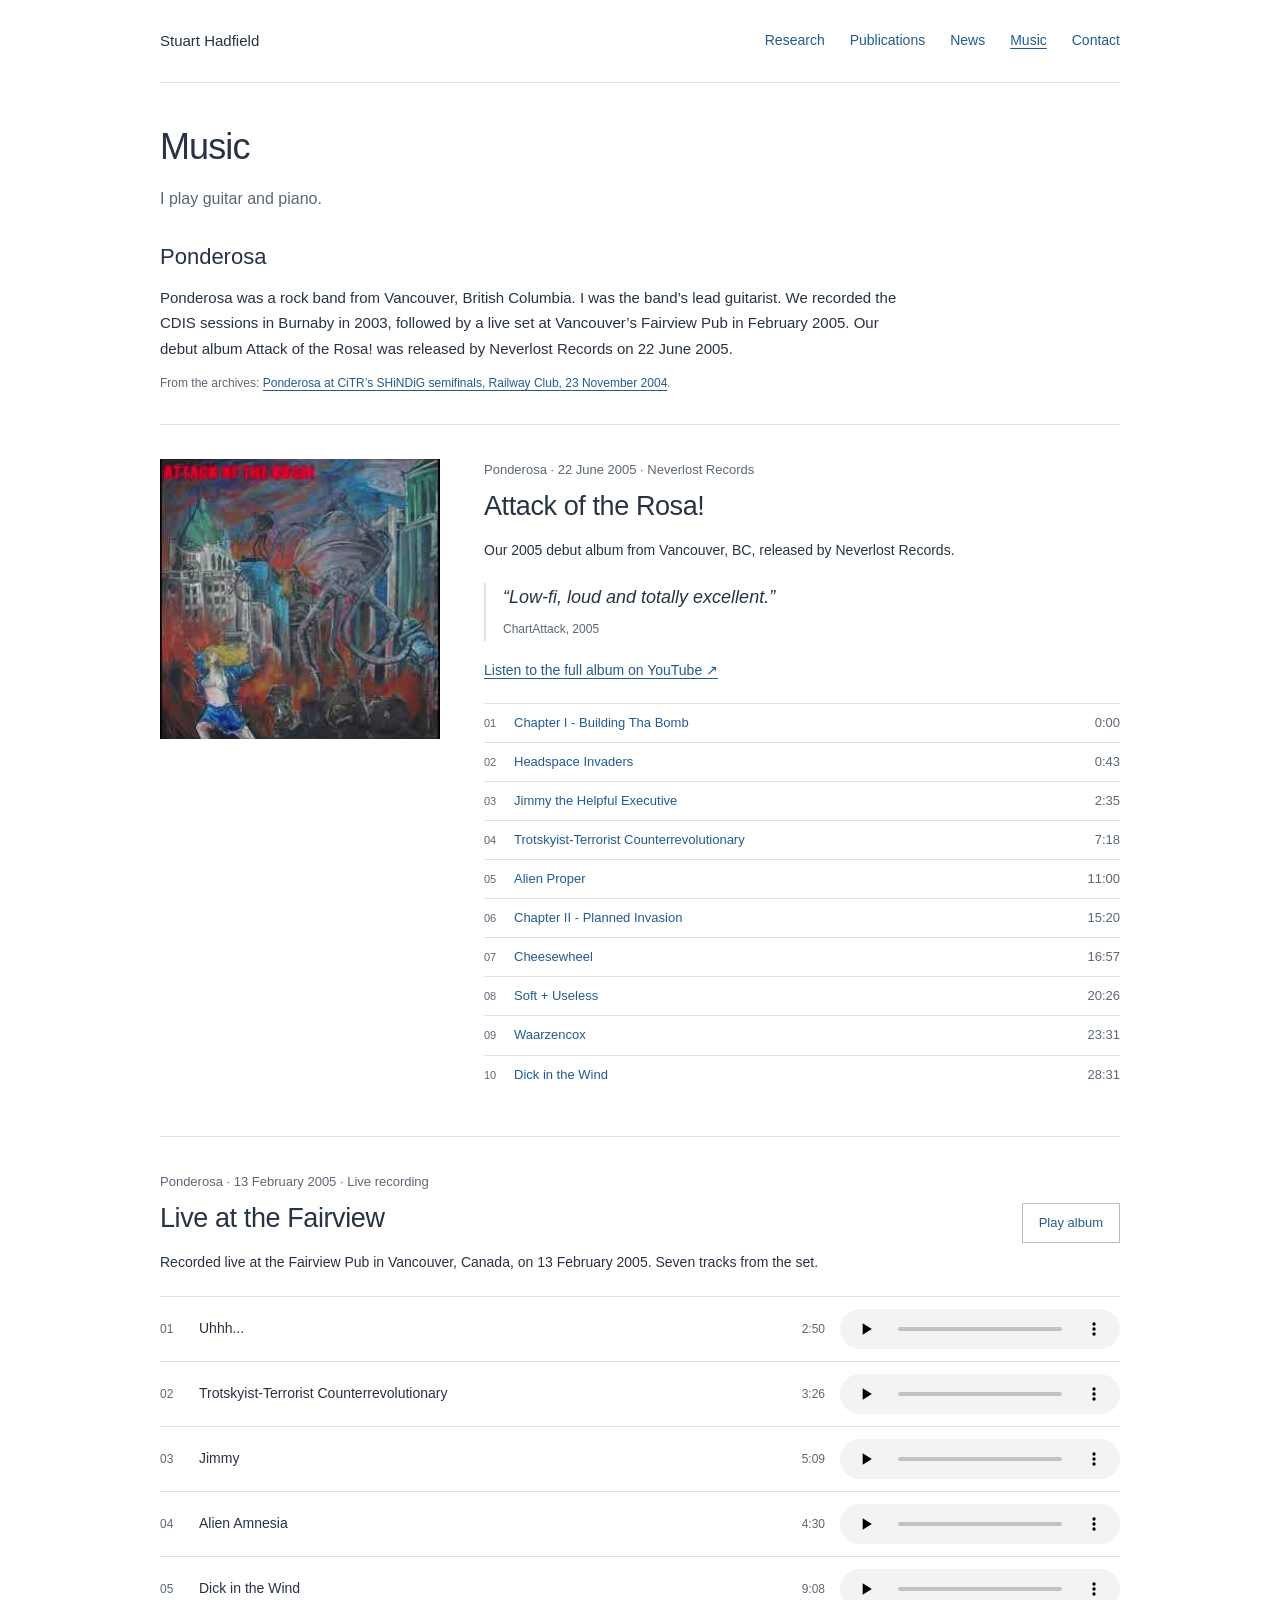
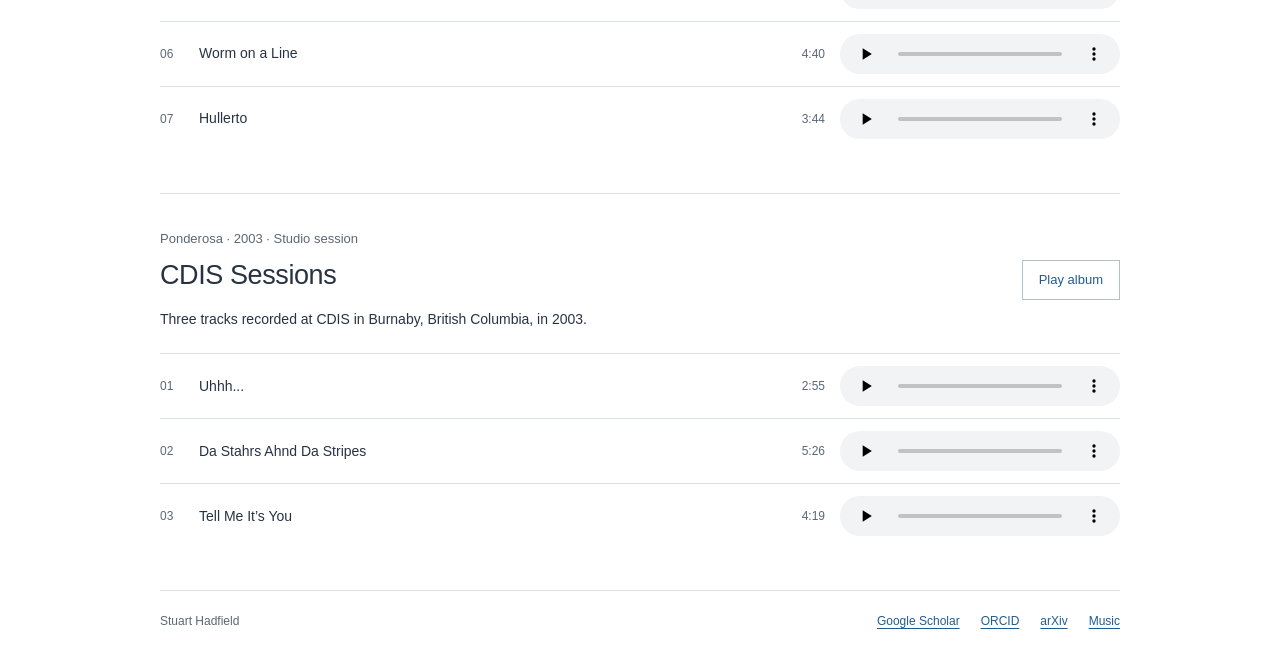
==== music/index.html @ ad5524b1 "Tighten the Rosa description and identify it as the debut album" ====
<!doctype html>
<html lang="en">
<head>
  <meta charset="utf-8">
  <meta name="viewport" content="width=device-width, initial-scale=1">
  <title>Music | Stuart Hadfield</title>
  <meta name="description" content="Stuart Hadfield plays guitar and piano and was the lead guitarist in Ponderosa. Listen to Attack of the Rosa!, Live at the Fairview, and the CDIS Sessions.">
  <meta name="theme-color" content="#ffffff">
  <meta name="color-scheme" content="light">
  <meta name="referrer" content="strict-origin-when-cross-origin">
  <link rel="canonical" href="https://stuarthadfield.me/music/">
  <link rel="icon" href="../assets/favicon.svg" type="image/svg+xml">
  <link rel="stylesheet" href="../assets/site.css">
  <meta property="og:type" content="website">
  <meta property="og:title" content="Music | Stuart Hadfield">
  <meta property="og:description" content="Stuart Hadfield plays guitar and piano and was the lead guitarist in Ponderosa. Listen to Attack of the Rosa!, Live at the Fairview, and the CDIS Sessions.">
  <meta property="og:url" content="https://stuarthadfield.me/music/">
  <meta property="og:image" content="https://stuarthadfield.me/assets/stuart-hadfield.jpg">
  <meta property="og:image:alt" content="Stuart Hadfield">
  <meta name="twitter:card" content="summary">
  <script type="application/ld+json">{"@context": "https://schema.org", "@type": "CollectionPage", "url": "https://stuarthadfield.me/music/", "name": "Music | Stuart Hadfield", "mainEntity": {"@type": "ItemList", "itemListElement": [{"@type": "ListItem", "position": 1, "url": "https://stuarthadfield.me/music/#attack-of-the-rosa", "name": "Ponderosa — Attack of the Rosa!"}, {"@type": "ListItem", "position": 2, "url": "https://stuarthadfield.me/music/#fairview", "name": "Ponderosa — Live at the Fairview"}, {"@type": "ListItem", "position": 3, "url": "https://stuarthadfield.me/music/#cdis", "name": "Ponderosa — CDIS Sessions"}]}}</script>
  <script defer src="../assets/site.js"></script>
  <script defer src="../assets/analytics.js"></script>
</head>
<body>
<a class="skip-link" href="#main">Skip to content</a>
<header class="site-header wrap">
  <a class="wordmark" href="../" aria-label="Stuart Hadfield, home">Stuart Hadfield</a>
  <button class="menu-toggle" aria-expanded="false" aria-controls="primary-nav" type="button">Menu</button>
  <nav id="primary-nav" aria-label="Main navigation">
    <a href="../#research">Research</a>
    <a href="../publications/">Publications</a>
    <a href="../news/">News</a>
    <a href="../music/" aria-current="page">Music</a>
    <a href="../#contact">Contact</a>
  </nav>
</header>
<main id="main"><div class="wrap music-page"><section class="page-intro"><h1>Music</h1><p>I play guitar and piano.</p></section><section class="band-bio" aria-labelledby="band-title"><h2 id="band-title">Ponderosa</h2><p>Ponderosa was a rock band from Vancouver, British Columbia. I was the band’s lead guitarist. We recorded the CDIS sessions in Burnaby in 2003, followed by a live set at Vancouver’s Fairview Pub in February 2005. Our debut album Attack of the Rosa! was released by Neverlost Records on 22 June 2005.</p><p class="band-archive">From the archives: <a href="https://eve.artsvictoria.ca/show/27832/view">Ponderosa at CiTR’s SHiNDiG semifinals, Railway Club, 23 November 2004</a>.</p></section><section class="music-album music-album-featured" id="attack-of-the-rosa" aria-labelledby="attack-of-the-rosa-title">
    <a class="album-cover" href="https://www.youtube.com/watch?v=FKN-Aj_FBhs" aria-label="Listen to Ponderosa — Attack of the Rosa! on YouTube"><img src="../assets/ponderosa-attack-of-the-rosa.jpg" alt="Artwork for Attack of the Rosa!" width="480" height="360"></a>
    <div class="album-copy"><p class="album-meta">Ponderosa · 22 June 2005 · Neverlost Records</p><h2 id="attack-of-the-rosa-title">Attack of the Rosa!</h2><div class="album-description"><p>Our 2005 debut album from Vancouver, BC, released by Neverlost Records.</p></div><blockquote class="album-review" cite="http://www.chartattack.com/damn/2005/07/2211.cfm"><p>“Low-fi, loud and totally excellent.”</p><footer><cite>ChartAttack</cite>, 2005</footer></blockquote><a class="album-listen" href="https://www.youtube.com/watch?v=FKN-Aj_FBhs">Listen to the full album on YouTube <span aria-hidden="true">↗</span></a><ol class="youtube-tracks" aria-label="Attack of the Rosa! tracks"><li><a href="https://www.youtube.com/watch?v=FKN-Aj_FBhs&amp;t=0s"><span>Chapter I - Building Tha Bomb</span><time>0:00</time></a></li><li><a href="https://www.youtube.com/watch?v=FKN-Aj_FBhs&amp;t=43s"><span>Headspace Invaders</span><time>0:43</time></a></li><li><a href="https://www.youtube.com/watch?v=FKN-Aj_FBhs&amp;t=155s"><span>Jimmy the Helpful Executive</span><time>2:35</time></a></li><li><a href="https://www.youtube.com/watch?v=FKN-Aj_FBhs&amp;t=438s"><span>Trotskyist-Terrorist Counterrevolutionary</span><time>7:18</time></a></li><li><a href="https://www.youtube.com/watch?v=FKN-Aj_FBhs&amp;t=660s"><span>Alien Proper</span><time>11:00</time></a></li><li><a href="https://www.youtube.com/watch?v=FKN-Aj_FBhs&amp;t=920s"><span>Chapter II - Planned Invasion</span><time>15:20</time></a></li><li><a href="https://www.youtube.com/watch?v=FKN-Aj_FBhs&amp;t=1017s"><span>Cheesewheel</span><time>16:57</time></a></li><li><a href="https://www.youtube.com/watch?v=FKN-Aj_FBhs&amp;t=1226s"><span>Soft + Useless</span><time>20:26</time></a></li><li><a href="https://www.youtube.com/watch?v=FKN-Aj_FBhs&amp;t=1411s"><span>Waarzencox</span><time>23:31</time></a></li><li><a href="https://www.youtube.com/watch?v=FKN-Aj_FBhs&amp;t=1711s"><span>Dick in the Wind</span><time>28:31</time></a></li></ol></div>
  </section><section class="music-album music-recording" id="fairview" aria-labelledby="fairview-title" data-recording>
    <div class="recording-heading"><div class="album-copy"><p class="album-meta">Ponderosa · 13 February 2005 · Live recording</p><h2 id="fairview-title">Live at the Fairview</h2><div class="album-description"><p>Recorded live at the Fairview Pub in Vancouver, Canada, on 13 February 2005. Seven tracks from the set.</p></div></div><button class="play-album" type="button" hidden>Play album</button></div>
    <ol class="audio-tracks" aria-label="Live at the Fairview tracks"><li class="audio-track"><span class="track-number" aria-hidden="true">01</span><span class="track-title" id="fairview-track-1">Uhhh...</span><span class="track-duration">2:50</span><audio controls preload="none" controlslist="nodownload" aria-labelledby="fairview-title fairview-track-1"><source src="../assets/audio/fairview-01-uhhh.mp3" type="audio/mpeg">Your browser does not support audio playback.</audio></li><li class="audio-track"><span class="track-number" aria-hidden="true">02</span><span class="track-title" id="fairview-track-2">Trotskyist-Terrorist Counterrevolutionary</span><span class="track-duration">3:26</span><audio controls preload="none" controlslist="nodownload" aria-labelledby="fairview-title fairview-track-2"><source src="../assets/audio/fairview-02-trotskyist-terrorist-counterrevolutionary.mp3" type="audio/mpeg">Your browser does not support audio playback.</audio></li><li class="audio-track"><span class="track-number" aria-hidden="true">03</span><span class="track-title" id="fairview-track-3">Jimmy</span><span class="track-duration">5:09</span><audio controls preload="none" controlslist="nodownload" aria-labelledby="fairview-title fairview-track-3"><source src="../assets/audio/fairview-03-jimmy.mp3" type="audio/mpeg">Your browser does not support audio playback.</audio></li><li class="audio-track"><span class="track-number" aria-hidden="true">04</span><span class="track-title" id="fairview-track-4">Alien Amnesia</span><span class="track-duration">4:30</span><audio controls preload="none" controlslist="nodownload" aria-labelledby="fairview-title fairview-track-4"><source src="../assets/audio/fairview-04-alien-amnesia.mp3" type="audio/mpeg">Your browser does not support audio playback.</audio></li><li class="audio-track"><span class="track-number" aria-hidden="true">05</span><span class="track-title" id="fairview-track-5">Dick in the Wind</span><span class="track-duration">9:08</span><audio controls preload="none" controlslist="nodownload" aria-labelledby="fairview-title fairview-track-5"><source src="../assets/audio/fairview-05-dick-in-the-wind.mp3" type="audio/mpeg">Your browser does not support audio playback.</audio></li><li class="audio-track"><span class="track-number" aria-hidden="true">06</span><span class="track-title" id="fairview-track-6">Worm on a Line</span><span class="track-duration">4:40</span><audio controls preload="none" controlslist="nodownload" aria-labelledby="fairview-title fairview-track-6"><source src="../assets/audio/fairview-06-worm-on-a-line.mp3" type="audio/mpeg">Your browser does not support audio playback.</audio></li><li class="audio-track"><span class="track-number" aria-hidden="true">07</span><span class="track-title" id="fairview-track-7">Hullerto</span><span class="track-duration">3:44</span><audio controls preload="none" controlslist="nodownload" aria-labelledby="fairview-title fairview-track-7"><source src="../assets/audio/fairview-07-hullerto.mp3" type="audio/mpeg">Your browser does not support audio playback.</audio></li></ol><p class="playback-status" role="status"></p>
  </section><section class="music-album music-recording" id="cdis" aria-labelledby="cdis-title" data-recording>
    <div class="recording-heading"><div class="album-copy"><p class="album-meta">Ponderosa · 2003 · Studio session</p><h2 id="cdis-title">CDIS Sessions</h2><div class="album-description"><p>Three tracks recorded at CDIS in Burnaby, British Columbia, in 2003.</p></div></div><button class="play-album" type="button" hidden>Play album</button></div>
    <ol class="audio-tracks" aria-label="CDIS Sessions tracks"><li class="audio-track"><span class="track-number" aria-hidden="true">01</span><span class="track-title" id="cdis-track-1">Uhhh...</span><span class="track-duration">2:55</span><audio controls preload="none" controlslist="nodownload" aria-labelledby="cdis-title cdis-track-1"><source src="../assets/audio/cdis-01-uhhh.mp3" type="audio/mpeg">Your browser does not support audio playback.</audio></li><li class="audio-track"><span class="track-number" aria-hidden="true">02</span><span class="track-title" id="cdis-track-2">Da Stahrs Ahnd Da Stripes</span><span class="track-duration">5:26</span><audio controls preload="none" controlslist="nodownload" aria-labelledby="cdis-title cdis-track-2"><source src="../assets/audio/cdis-02-da-stahrs-ahnd-da-stripes.mp3" type="audio/mpeg">Your browser does not support audio playback.</audio></li><li class="audio-track"><span class="track-number" aria-hidden="true">03</span><span class="track-title" id="cdis-track-3">Tell Me It’s You</span><span class="track-duration">4:19</span><audio controls preload="none" controlslist="nodownload" aria-labelledby="cdis-title cdis-track-3"><source src="../assets/audio/cdis-03-tell-me-it-s-you.mp3" type="audio/mpeg">Your browser does not support audio playback.</audio></li></ol><p class="playback-status" role="status"></p>
  </section></div></main>
<footer class="site-footer wrap">
  <span>Stuart Hadfield</span>
  <div class="footer-links"><a href="https://scholar.google.com/citations?user=0zILLFkAAAAJ">Google Scholar</a><a href="https://orcid.org/0000-0002-4607-3921">ORCID</a><a href="https://arxiv.org/a/hadfield_s_1">arXiv</a><a href="../music/" aria-current="page">Music</a></div>
</footer>
<!-- Existing Clicky tracker runs only on the public production hostname. -->
</body>
</html>
---- assets/site.css ----
/* Quiet modern: Ink and blue. */
:root{color-scheme:light;--page:#fff;--ink:#273343;--muted:#5b6774;--link:#225b91;--rule:#dce2e8;--soft:#f4f7fa;--font:-apple-system,BlinkMacSystemFont,'Segoe UI',Arial,sans-serif;--width:960px}
*{box-sizing:border-box}html{scroll-behavior:smooth;scroll-padding-top:24px}body{margin:0;background:var(--page);color:var(--ink);font:16px/1.7 var(--font);-webkit-font-smoothing:antialiased}h1,h2,h3,p,figure{margin:0}h1,h2,h3{color:var(--ink);font-weight:500}h1{font-size:36px;line-height:1.25;letter-spacing:-.025em}h2{font-size:22px;line-height:1.4;margin-bottom:19px}h3{font-size:16px;line-height:1.5;margin-bottom:7px}a{color:var(--link);text-underline-offset:3px;text-decoration-thickness:1px}a:hover{text-decoration-thickness:2px}button,input,select{font:inherit}button,summary{cursor:pointer}a,button,input,select,summary{touch-action:manipulation}:focus-visible{outline:2px solid var(--link);outline-offset:4px}::selection{background:#dceafa;color:var(--ink)}[hidden]{display:none!important}img{display:block;max-width:100%;height:auto}.wrap{width:min(var(--width),calc(100% - 80px));margin-inline:auto}.skip-link{position:absolute;top:8px;left:16px;z-index:20;padding:8px 14px;background:var(--page);transform:translateY(-160%)}.skip-link:focus{transform:translateY(0)}
.site-header{display:flex;align-items:center;justify-content:space-between;gap:28px;min-height:83px;border-bottom:1px solid var(--rule)}.wordmark{color:var(--ink);text-decoration:none;font-size:15px;font-weight:500}nav{display:flex;align-items:center;flex-wrap:wrap;gap:25px}nav a{text-decoration:none;font-size:14px;padding:8px 0}nav a[aria-current=page]{text-decoration:underline}.menu-toggle{display:none;border:1px solid #b4bfca;color:var(--ink);background:var(--page);padding:7px 12px;font-size:14px}
.intro{display:grid;grid-template-columns:minmax(0,1fr) 156px;gap:54px;padding:49px 0 39px}.intro h1{margin-bottom:10px}.intro-role{margin-bottom:5px;font-size:17px}.intro-affiliation{color:var(--muted);font-size:14px}.intro-affiliation a{color:inherit}.intro-bio{margin-top:22px;max-width:680px}.intro-bio p+p{margin-top:14px}.intro-links{display:flex;flex-wrap:wrap;gap:8px 23px;margin-top:22px;font-size:14px}.portrait{padding-top:4px}.portrait img{width:156px;height:196px;object-fit:cover;object-position:50% 38%}.research{padding-top:18px;padding-bottom:32px}.research-areas{display:grid;grid-template-columns:repeat(3,minmax(0,1fr));gap:31px}.research-areas p{font-size:14px;line-height:1.8}.research-areas h3 a{text-decoration:none;color:var(--ink)}.research-areas h3 a:hover{color:var(--link);text-decoration:underline}.selected-work{border-top:1px solid var(--rule);padding-top:29px;padding-bottom:32px}.selected-list{list-style:none;padding:0;margin:0}.selected-paper+.selected-paper{margin-top:24px}.selected-paper h3{font-size:17px;font-weight:400;line-height:1.55;margin:0 0 5px}.selected-paper .paper-meta{color:var(--muted);font-size:13px}.selected-paper .paper-summary{font-size:14px;margin-top:5px;line-height:1.75}.browse-papers{display:inline-block;margin-top:22px;font-size:14px}.background{padding:27px 0 29px;border-top:1px solid var(--rule)}.background p{max-width:760px;font-size:15px}.background p+p{margin-top:16px}.contact{padding:25px 0 37px;border-top:1px solid var(--rule)}.contact h2{margin-bottom:9px}.contact p{font-size:15px}.site-footer{display:flex;justify-content:space-between;align-items:baseline;gap:24px;padding:20px 0 28px;border-top:1px solid var(--rule);color:var(--muted);font-size:12px}.footer-links{display:flex;gap:21px;flex-wrap:wrap}
.page-intro{padding:41px 0 30px}.page-intro h1{margin-bottom:16px}.page-intro>p{max-width:720px;color:var(--muted)}.page-intro .intro-links{margin-top:19px}.publication-tools{padding:20px 0 16px;border-top:1px solid var(--rule);border-bottom:1px solid var(--rule)}.filter-fields{display:grid;grid-template-columns:minmax(220px,1fr) 165px 165px 135px 95px;gap:16px}.field{min-width:0}.field label{display:block;margin-bottom:7px;font-size:12px;color:var(--muted)}.field input,.field select{width:100%;height:42px;padding:8px 10px;border:1px solid #b4bfca;border-radius:0;background:var(--page);color:var(--ink);font-size:14px}.filter-status{display:flex;align-items:center;justify-content:space-between;gap:16px;margin-top:13px;min-height:24px;font-size:12px;color:var(--muted)}.reset-filters{padding:0;background:none;color:var(--link);border:0;text-decoration:underline;text-underline-offset:3px;font-size:12px}.status-note{color:var(--muted);font-size:12px;margin-top:7px;line-height:1.7}.pub-list{padding-bottom:10px}.publication{display:grid;grid-template-columns:60px minmax(0,1fr);gap:23px;padding:25px 0 27px;border-bottom:1px solid var(--rule)}.pub-year{color:var(--muted);font-size:14px;padding-top:3px}.publication h2{font-size:18px;font-weight:400;line-height:1.55;margin-bottom:7px;letter-spacing:0}.pub-authors{font-size:12px;color:var(--muted);line-height:1.8}.pub-authors strong{font-weight:500;color:var(--ink)}.pub-venue{font-size:13px;margin:5px 0 10px}.pub-links{display:flex;align-items:baseline;gap:8px 18px;flex-wrap:wrap}.pub-links>a,.pub-links>details>summary{font-size:12px;color:var(--link)}.pub-links>details{display:contents}.pub-links>details>summary{list-style:none;text-decoration:underline;text-underline-offset:3px}.pub-links>details>summary::-webkit-details-marker{display:none}.pub-links>details>summary::after{content:' +'}.pub-links>details[open]>summary::after{content:' −'}.pub-links>details>div{flex-basis:100%;padding:15px 18px;margin-top:3px;background:var(--soft);font-size:14px;line-height:1.8;min-width:0}.citation pre{margin:0 0 11px;white-space:pre-wrap;overflow-wrap:anywhere;font:12px/1.7 ui-monospace,Consolas,monospace}.copy-citation{font-size:12px;padding:5px 10px;border:1px solid #b4bfca;background:var(--page);color:var(--ink)}.empty-state{padding:43px 0}.empty-state h2{margin-bottom:8px}.empty-state p,.pub-note{color:var(--muted);font-size:13px}.pub-note{padding:20px 0 31px}.publications-contact{padding:26px 0 33px}.error-page{padding:65px 0;min-height:55vh}.error-page h1{margin-bottom:20px}.error-page p{margin-bottom:18px}
@media(max-width:820px){.wrap{width:calc(100% - 48px)}nav{gap:20px}.intro{gap:35px}.filter-fields{grid-template-columns:repeat(2,minmax(0,1fr));gap:12px}.field:first-child{grid-column:1/-1}}
@media(max-width:640px){.wrap{width:calc(100% - 40px)}.site-header{min-height:72px;flex-wrap:wrap;gap:0}.wordmark{font-size:14px}nav{font-size:13px;gap:19px;padding-block:7px}.js .menu-toggle{display:block}.js nav{display:none;width:100%;justify-content:space-between;padding:9px 0 17px}.js nav[data-open=true]{display:flex}nav a{font-size:13px}.intro{grid-template-columns:minmax(0,1fr) 96px;gap:20px;padding:33px 0 28px}.intro-copy{display:contents}.intro-name{grid-column:1;grid-row:1}.intro h1{font-size:29px;line-height:1.3;margin-bottom:10px}.intro-role{font-size:15px}.intro-affiliation{font-size:12px;line-height:1.75}.portrait{grid-column:2;grid-row:1}.portrait img{width:96px;height:122px}.intro-bio{grid-column:1/-1;margin-top:0;font-size:15px}.intro-links{font-size:13px;gap:8px 20px;margin-top:18px}h2{font-size:21px}.research{padding-top:9px;padding-bottom:27px}.research-areas{grid-template-columns:1fr;gap:20px}.research-areas h3{margin-bottom:4px}.selected-work{padding-top:25px;padding-bottom:28px}.selected-paper h3{font-size:16px}.selected-paper .paper-meta{font-size:12px}.selected-paper .paper-summary{font-size:13px}.background,.contact{padding-block:24px}.background p,.contact p{font-size:14px}.site-footer{display:block;padding-bottom:25px}.footer-links{gap:20px;margin-top:12px}.page-intro{padding:31px 0 25px}.page-intro h1{font-size:30px}.page-intro>p{font-size:15px}.filter-fields{grid-template-columns:repeat(2,minmax(0,1fr));gap:14px 12px}.field:first-child{grid-column:1/-1}.field:nth-child(4){grid-column:1}.field:nth-child(5){grid-column:2}.field input,.field select{font-size:16px}.publication{grid-template-columns:1fr;gap:7px;padding-block:22px}.pub-year{font-size:12px}.publication h2{font-size:17px}.pub-authors,.pub-venue{font-size:12px}.pub-links>details>div{padding:13px;font-size:13px}.citation pre{font-size:11px}.contact-email{overflow-wrap:anywhere}}
@media(prefers-reduced-motion:reduce){html{scroll-behavior:auto}}
@media print{body{font-size:11pt}.wrap{width:100%}nav,.menu-toggle,.skip-link,.publication-tools,.pub-links,.site-footer{display:none!important}.site-header{min-height:40px}.intro{padding-block:25px}.publication,.selected-paper{break-inside:avoid}.publication[hidden]{display:grid!important}a{color:black;text-decoration:none}}
.contact .internship-note{margin-top:16px;max-width:760px}
.recent-updates{border-top:1px solid var(--rule);padding:27px 0 30px}.updates-list{list-style:none;padding:0;margin:0;display:grid;gap:12px}.updates-list li{display:grid;grid-template-columns:82px minmax(0,1fr);gap:18px;align-items:baseline}.updates-list time{font-size:13px;color:var(--muted);white-space:nowrap}.updates-list p{font-size:14px;line-height:1.8;overflow-wrap:anywhere}
@media(max-width:640px){.recent-updates{padding:24px 0}.updates-list{gap:14px}.updates-list li{grid-template-columns:67px minmax(0,1fr);gap:12px}.updates-list time{font-size:12px}}

.all-news{display:inline-block;margin-top:17px;font-size:14px}.news-archive{padding-bottom:38px}.news-year{padding:0 0 30px}.news-year+.news-year{border-top:1px solid var(--rule);padding-top:28px}.news-year h2{margin-bottom:19px}.news-archive .updates-list{gap:18px}

.music-page{min-height:70vh}.music-page .page-intro p+p{margin-top:10px}.music-album{padding:34px 0 42px;border-top:1px solid var(--rule)}.music-album-featured{display:grid;grid-template-columns:280px minmax(0,1fr);align-items:start;gap:44px}.album-cover{display:block;position:relative;width:100%;aspect-ratio:1;overflow:hidden;background:#000}.album-cover img{position:absolute;left:50%;top:50%;width:178%;max-width:none;height:auto;transform:translate(-50%,-50%)}.album-meta{font-size:13px;color:var(--muted);margin-bottom:8px}.album-copy h2{font-size:27px;line-height:1.3;margin-bottom:14px;letter-spacing:-.015em}.album-description{max-width:730px;font-size:14px;line-height:1.8}.album-description p+p{margin-top:9px}.album-listen{display:inline-block;margin-top:14px;font-size:14px}.youtube-tracks{list-style:none;counter-reset:song;margin:20px 0 0;padding:0}.youtube-tracks li{counter-increment:song;border-top:1px solid var(--rule)}.youtube-tracks a{display:grid;grid-template-columns:20px minmax(0,1fr) 42px;align-items:baseline;gap:10px;padding:8px 0;font-size:13px;text-decoration:none}.youtube-tracks a:before{content:counter(song,decimal-leading-zero);font-size:11px;color:var(--muted)}.youtube-tracks a:hover span{text-decoration:underline}.youtube-tracks time{color:var(--muted);text-align:right;font-variant-numeric:tabular-nums}.recording-heading{display:flex;justify-content:space-between;align-items:center;gap:24px;margin-bottom:21px}.play-album{flex-shrink:0;border:1px solid #b4bfca;background:var(--page);color:var(--link);padding:8px 16px;font-size:13px}.play-album:hover{background:var(--soft)}.audio-tracks{list-style:none;padding:0;margin:0}.audio-track{display:grid;grid-template-columns:24px minmax(0,1fr) 40px minmax(220px,280px);gap:15px;align-items:center;padding:12px 0;border-top:1px solid var(--rule)}.track-number,.track-duration{font-size:12px;color:var(--muted);font-variant-numeric:tabular-nums}.track-duration{text-align:right}.track-title{font-size:14px;overflow-wrap:anywhere}.audio-track audio{display:block;width:100%;height:40px;min-width:0}.playback-status{color:var(--muted);font-size:13px}.playback-status:not(:empty){margin-top:12px}
@media(max-width:820px){.music-album-featured{grid-template-columns:230px minmax(0,1fr);gap:30px}.audio-track{grid-template-columns:20px minmax(0,1fr) 36px minmax(210px,250px);gap:12px}}
@media(max-width:640px){.music-page{min-height:0}.music-album{padding:27px 0 32px}.music-album-featured{grid-template-columns:1fr;gap:25px}.album-cover{max-width:280px}.album-copy h2{font-size:24px;margin-bottom:13px}.album-meta{font-size:12px}.recording-heading{display:block}.play-album{margin-top:15px}.audio-track{grid-template-columns:20px minmax(0,1fr) 40px;gap:7px 12px;padding:14px 0}.audio-track audio{grid-column:1/-1;height:44px}.track-title{font-size:14px}}
.band-bio{max-width:760px;padding:0 0 30px}.band-bio h2{margin-bottom:12px}.band-bio>p{font-size:15px}.band-bio p+p{margin-top:12px}.band-bio .band-archive{font-size:12px;color:var(--muted)}
.album-review{margin:20px 0 4px;padding:1px 0 1px 17px;border-left:2px solid var(--rule)}.album-review p{font-size:18px;font-style:italic;line-height:1.55}.album-review footer{margin-top:7px;font-size:12px;color:var(--muted)}.album-review cite{font-style:normal}
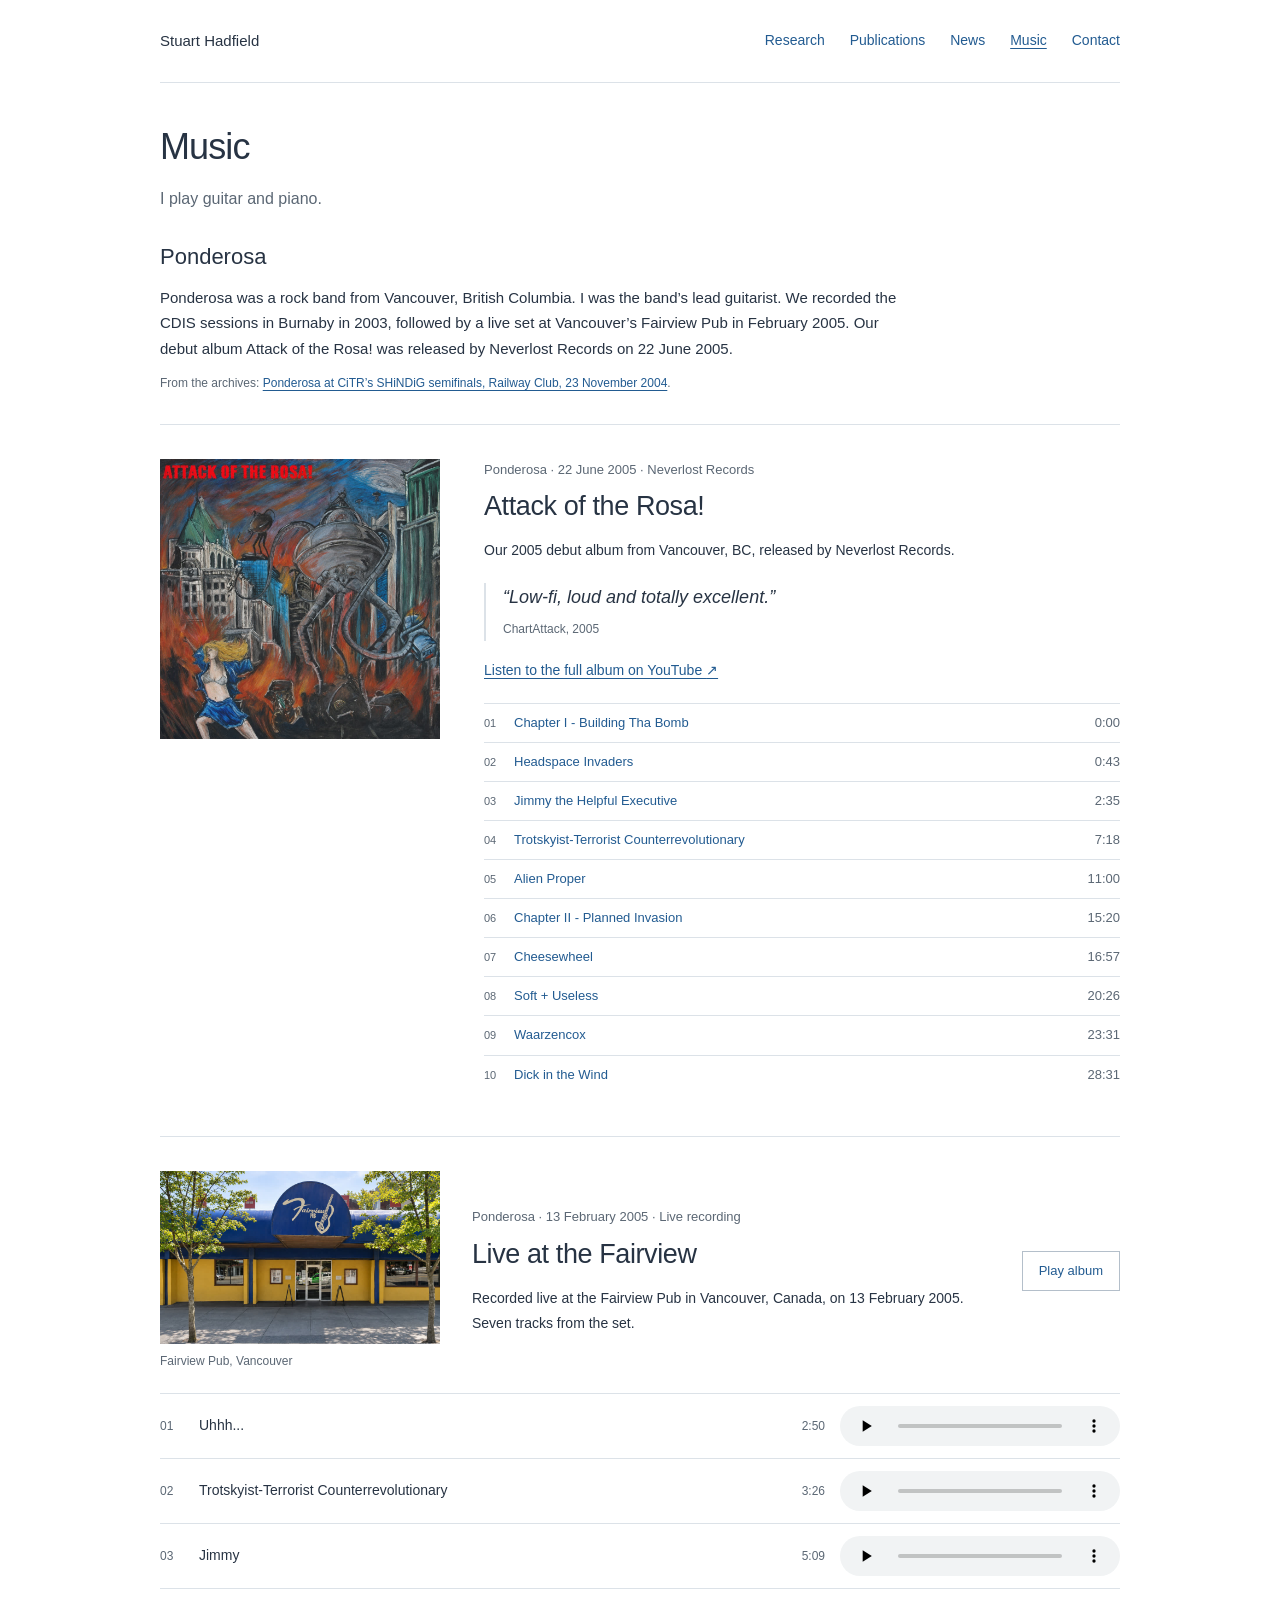
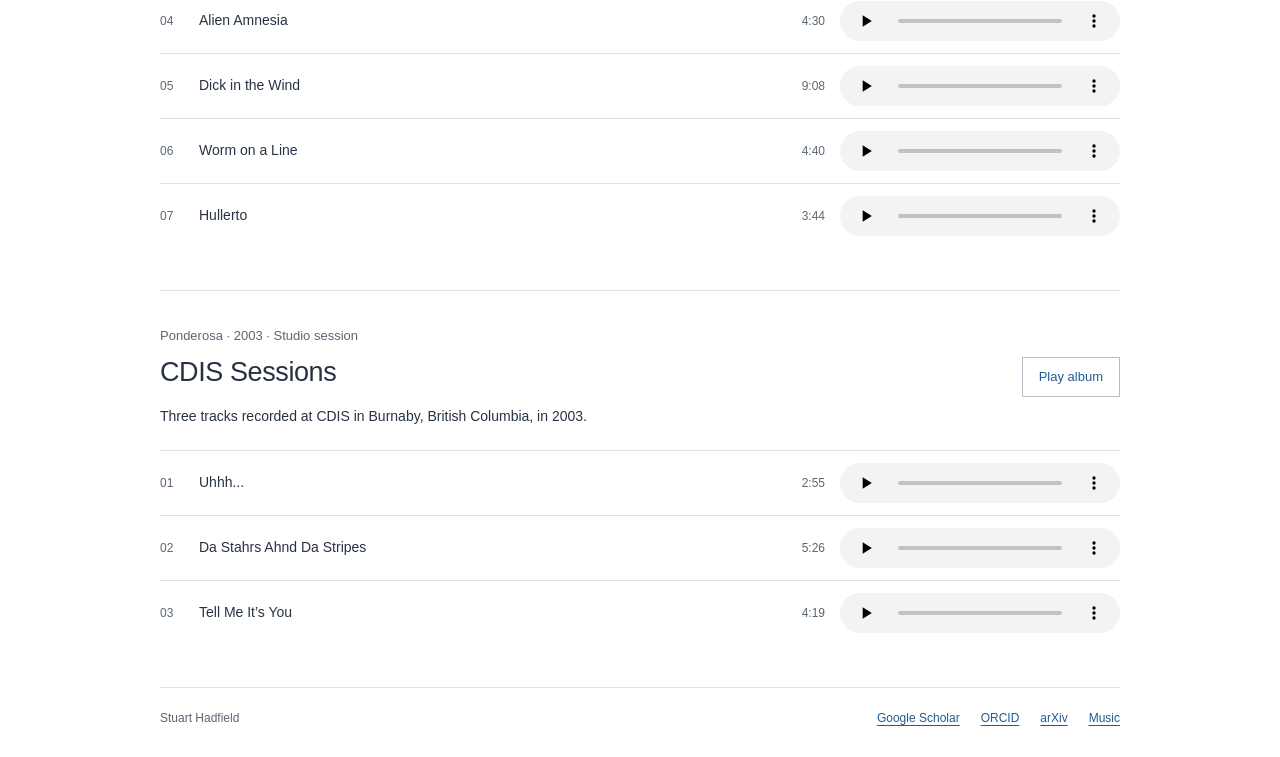
==== commit 7ee81960: "Add Fairview venue photo and clearer Rosa album cover" ====
--- a/music/index.html
+++ b/music/index.html
@@ -36,10 +36,10 @@
   </nav>
 </header>
 <main id="main"><div class="wrap music-page"><section class="page-intro"><h1>Music</h1><p>I play guitar and piano.</p></section><section class="band-bio" aria-labelledby="band-title"><h2 id="band-title">Ponderosa</h2><p>Ponderosa was a rock band from Vancouver, British Columbia. I was the band’s lead guitarist. We recorded the CDIS sessions in Burnaby in 2003, followed by a live set at Vancouver’s Fairview Pub in February 2005. Our debut album Attack of the Rosa! was released by Neverlost Records on 22 June 2005.</p><p class="band-archive">From the archives: <a href="https://eve.artsvictoria.ca/show/27832/view">Ponderosa at CiTR’s SHiNDiG semifinals, Railway Club, 23 November 2004</a>.</p></section><section class="music-album music-album-featured" id="attack-of-the-rosa" aria-labelledby="attack-of-the-rosa-title">
-    <a class="album-cover" href="https://www.youtube.com/watch?v=FKN-Aj_FBhs" aria-label="Listen to Ponderosa — Attack of the Rosa! on YouTube"><img src="../assets/ponderosa-attack-of-the-rosa.jpg" alt="Artwork for Attack of the Rosa!" width="480" height="360"></a>
+    <a class="album-cover" href="https://www.youtube.com/watch?v=FKN-Aj_FBhs" aria-label="Listen to Ponderosa — Attack of the Rosa! on YouTube"><img src="../assets/ponderosa-attack-of-the-rosa-enhanced.jpg" alt="Artwork for Attack of the Rosa!" width="1024" height="1024" decoding="async"></a>
     <div class="album-copy"><p class="album-meta">Ponderosa · 22 June 2005 · Neverlost Records</p><h2 id="attack-of-the-rosa-title">Attack of the Rosa!</h2><div class="album-description"><p>Our 2005 debut album from Vancouver, BC, released by Neverlost Records.</p></div><blockquote class="album-review" cite="http://www.chartattack.com/damn/2005/07/2211.cfm"><p>“Low-fi, loud and totally excellent.”</p><footer><cite>ChartAttack</cite>, 2005</footer></blockquote><a class="album-listen" href="https://www.youtube.com/watch?v=FKN-Aj_FBhs">Listen to the full album on YouTube <span aria-hidden="true">↗</span></a><ol class="youtube-tracks" aria-label="Attack of the Rosa! tracks"><li><a href="https://www.youtube.com/watch?v=FKN-Aj_FBhs&amp;t=0s"><span>Chapter I - Building Tha Bomb</span><time>0:00</time></a></li><li><a href="https://www.youtube.com/watch?v=FKN-Aj_FBhs&amp;t=43s"><span>Headspace Invaders</span><time>0:43</time></a></li><li><a href="https://www.youtube.com/watch?v=FKN-Aj_FBhs&amp;t=155s"><span>Jimmy the Helpful Executive</span><time>2:35</time></a></li><li><a href="https://www.youtube.com/watch?v=FKN-Aj_FBhs&amp;t=438s"><span>Trotskyist-Terrorist Counterrevolutionary</span><time>7:18</time></a></li><li><a href="https://www.youtube.com/watch?v=FKN-Aj_FBhs&amp;t=660s"><span>Alien Proper</span><time>11:00</time></a></li><li><a href="https://www.youtube.com/watch?v=FKN-Aj_FBhs&amp;t=920s"><span>Chapter II - Planned Invasion</span><time>15:20</time></a></li><li><a href="https://www.youtube.com/watch?v=FKN-Aj_FBhs&amp;t=1017s"><span>Cheesewheel</span><time>16:57</time></a></li><li><a href="https://www.youtube.com/watch?v=FKN-Aj_FBhs&amp;t=1226s"><span>Soft + Useless</span><time>20:26</time></a></li><li><a href="https://www.youtube.com/watch?v=FKN-Aj_FBhs&amp;t=1411s"><span>Waarzencox</span><time>23:31</time></a></li><li><a href="https://www.youtube.com/watch?v=FKN-Aj_FBhs&amp;t=1711s"><span>Dick in the Wind</span><time>28:31</time></a></li></ol></div>
   </section><section class="music-album music-recording" id="fairview" aria-labelledby="fairview-title" data-recording>
-    <div class="recording-heading"><div class="album-copy"><p class="album-meta">Ponderosa · 13 February 2005 · Live recording</p><h2 id="fairview-title">Live at the Fairview</h2><div class="album-description"><p>Recorded live at the Fairview Pub in Vancouver, Canada, on 13 February 2005. Seven tracks from the set.</p></div></div><button class="play-album" type="button" hidden>Play album</button></div>
+    <div class="recording-intro"><figure class="venue-photo"><img src="../assets/fairview-pub-edited.jpg" alt="Fairview Pub in Vancouver, with blue awnings, yellow walls and its central guitar sign." width="960" height="596" loading="lazy" decoding="async"><figcaption>Fairview Pub, Vancouver</figcaption></figure><div class="recording-heading"><div class="album-copy"><p class="album-meta">Ponderosa · 13 February 2005 · Live recording</p><h2 id="fairview-title">Live at the Fairview</h2><div class="album-description"><p>Recorded live at the Fairview Pub in Vancouver, Canada, on 13 February 2005. Seven tracks from the set.</p></div></div><button class="play-album" type="button" hidden>Play album</button></div></div>
     <ol class="audio-tracks" aria-label="Live at the Fairview tracks"><li class="audio-track"><span class="track-number" aria-hidden="true">01</span><span class="track-title" id="fairview-track-1">Uhhh...</span><span class="track-duration">2:50</span><audio controls preload="none" controlslist="nodownload" aria-labelledby="fairview-title fairview-track-1"><source src="../assets/audio/fairview-01-uhhh.mp3" type="audio/mpeg">Your browser does not support audio playback.</audio></li><li class="audio-track"><span class="track-number" aria-hidden="true">02</span><span class="track-title" id="fairview-track-2">Trotskyist-Terrorist Counterrevolutionary</span><span class="track-duration">3:26</span><audio controls preload="none" controlslist="nodownload" aria-labelledby="fairview-title fairview-track-2"><source src="../assets/audio/fairview-02-trotskyist-terrorist-counterrevolutionary.mp3" type="audio/mpeg">Your browser does not support audio playback.</audio></li><li class="audio-track"><span class="track-number" aria-hidden="true">03</span><span class="track-title" id="fairview-track-3">Jimmy</span><span class="track-duration">5:09</span><audio controls preload="none" controlslist="nodownload" aria-labelledby="fairview-title fairview-track-3"><source src="../assets/audio/fairview-03-jimmy.mp3" type="audio/mpeg">Your browser does not support audio playback.</audio></li><li class="audio-track"><span class="track-number" aria-hidden="true">04</span><span class="track-title" id="fairview-track-4">Alien Amnesia</span><span class="track-duration">4:30</span><audio controls preload="none" controlslist="nodownload" aria-labelledby="fairview-title fairview-track-4"><source src="../assets/audio/fairview-04-alien-amnesia.mp3" type="audio/mpeg">Your browser does not support audio playback.</audio></li><li class="audio-track"><span class="track-number" aria-hidden="true">05</span><span class="track-title" id="fairview-track-5">Dick in the Wind</span><span class="track-duration">9:08</span><audio controls preload="none" controlslist="nodownload" aria-labelledby="fairview-title fairview-track-5"><source src="../assets/audio/fairview-05-dick-in-the-wind.mp3" type="audio/mpeg">Your browser does not support audio playback.</audio></li><li class="audio-track"><span class="track-number" aria-hidden="true">06</span><span class="track-title" id="fairview-track-6">Worm on a Line</span><span class="track-duration">4:40</span><audio controls preload="none" controlslist="nodownload" aria-labelledby="fairview-title fairview-track-6"><source src="../assets/audio/fairview-06-worm-on-a-line.mp3" type="audio/mpeg">Your browser does not support audio playback.</audio></li><li class="audio-track"><span class="track-number" aria-hidden="true">07</span><span class="track-title" id="fairview-track-7">Hullerto</span><span class="track-duration">3:44</span><audio controls preload="none" controlslist="nodownload" aria-labelledby="fairview-title fairview-track-7"><source src="../assets/audio/fairview-07-hullerto.mp3" type="audio/mpeg">Your browser does not support audio playback.</audio></li></ol><p class="playback-status" role="status"></p>
   </section><section class="music-album music-recording" id="cdis" aria-labelledby="cdis-title" data-recording>
     <div class="recording-heading"><div class="album-copy"><p class="album-meta">Ponderosa · 2003 · Studio session</p><h2 id="cdis-title">CDIS Sessions</h2><div class="album-description"><p>Three tracks recorded at CDIS in Burnaby, British Columbia, in 2003.</p></div></div><button class="play-album" type="button" hidden>Play album</button></div>
--- a/assets/site.css
+++ b/assets/site.css
@@ -14,8 +14,11 @@
 
 .all-news{display:inline-block;margin-top:17px;font-size:14px}.news-archive{padding-bottom:38px}.news-year{padding:0 0 30px}.news-year+.news-year{border-top:1px solid var(--rule);padding-top:28px}.news-year h2{margin-bottom:19px}.news-archive .updates-list{gap:18px}
 
-.music-page{min-height:70vh}.music-page .page-intro p+p{margin-top:10px}.music-album{padding:34px 0 42px;border-top:1px solid var(--rule)}.music-album-featured{display:grid;grid-template-columns:280px minmax(0,1fr);align-items:start;gap:44px}.album-cover{display:block;position:relative;width:100%;aspect-ratio:1;overflow:hidden;background:#000}.album-cover img{position:absolute;left:50%;top:50%;width:178%;max-width:none;height:auto;transform:translate(-50%,-50%)}.album-meta{font-size:13px;color:var(--muted);margin-bottom:8px}.album-copy h2{font-size:27px;line-height:1.3;margin-bottom:14px;letter-spacing:-.015em}.album-description{max-width:730px;font-size:14px;line-height:1.8}.album-description p+p{margin-top:9px}.album-listen{display:inline-block;margin-top:14px;font-size:14px}.youtube-tracks{list-style:none;counter-reset:song;margin:20px 0 0;padding:0}.youtube-tracks li{counter-increment:song;border-top:1px solid var(--rule)}.youtube-tracks a{display:grid;grid-template-columns:20px minmax(0,1fr) 42px;align-items:baseline;gap:10px;padding:8px 0;font-size:13px;text-decoration:none}.youtube-tracks a:before{content:counter(song,decimal-leading-zero);font-size:11px;color:var(--muted)}.youtube-tracks a:hover span{text-decoration:underline}.youtube-tracks time{color:var(--muted);text-align:right;font-variant-numeric:tabular-nums}.recording-heading{display:flex;justify-content:space-between;align-items:center;gap:24px;margin-bottom:21px}.play-album{flex-shrink:0;border:1px solid #b4bfca;background:var(--page);color:var(--link);padding:8px 16px;font-size:13px}.play-album:hover{background:var(--soft)}.audio-tracks{list-style:none;padding:0;margin:0}.audio-track{display:grid;grid-template-columns:24px minmax(0,1fr) 40px minmax(220px,280px);gap:15px;align-items:center;padding:12px 0;border-top:1px solid var(--rule)}.track-number,.track-duration{font-size:12px;color:var(--muted);font-variant-numeric:tabular-nums}.track-duration{text-align:right}.track-title{font-size:14px;overflow-wrap:anywhere}.audio-track audio{display:block;width:100%;height:40px;min-width:0}.playback-status{color:var(--muted);font-size:13px}.playback-status:not(:empty){margin-top:12px}
+.music-page{min-height:70vh}.music-page .page-intro p+p{margin-top:10px}.music-album{padding:34px 0 42px;border-top:1px solid var(--rule)}.music-album-featured{display:grid;grid-template-columns:280px minmax(0,1fr);align-items:start;gap:44px}.album-cover{display:block;position:relative;width:100%;aspect-ratio:1;overflow:hidden;background:#000}.album-cover img{display:block;width:100%;height:auto}.album-meta{font-size:13px;color:var(--muted);margin-bottom:8px}.album-copy h2{font-size:27px;line-height:1.3;margin-bottom:14px;letter-spacing:-.015em}.album-description{max-width:730px;font-size:14px;line-height:1.8}.album-description p+p{margin-top:9px}.album-listen{display:inline-block;margin-top:14px;font-size:14px}.youtube-tracks{list-style:none;counter-reset:song;margin:20px 0 0;padding:0}.youtube-tracks li{counter-increment:song;border-top:1px solid var(--rule)}.youtube-tracks a{display:grid;grid-template-columns:20px minmax(0,1fr) 42px;align-items:baseline;gap:10px;padding:8px 0;font-size:13px;text-decoration:none}.youtube-tracks a:before{content:counter(song,decimal-leading-zero);font-size:11px;color:var(--muted)}.youtube-tracks a:hover span{text-decoration:underline}.youtube-tracks time{color:var(--muted);text-align:right;font-variant-numeric:tabular-nums}.recording-heading{display:flex;justify-content:space-between;align-items:center;gap:24px;margin-bottom:21px}.play-album{flex-shrink:0;border:1px solid #b4bfca;background:var(--page);color:var(--link);padding:8px 16px;font-size:13px}.play-album:hover{background:var(--soft)}.audio-tracks{list-style:none;padding:0;margin:0}.audio-track{display:grid;grid-template-columns:24px minmax(0,1fr) 40px minmax(220px,280px);gap:15px;align-items:center;padding:12px 0;border-top:1px solid var(--rule)}.track-number,.track-duration{font-size:12px;color:var(--muted);font-variant-numeric:tabular-nums}.track-duration{text-align:right}.track-title{font-size:14px;overflow-wrap:anywhere}.audio-track audio{display:block;width:100%;height:40px;min-width:0}.playback-status{color:var(--muted);font-size:13px}.playback-status:not(:empty){margin-top:12px}
 @media(max-width:820px){.music-album-featured{grid-template-columns:230px minmax(0,1fr);gap:30px}.audio-track{grid-template-columns:20px minmax(0,1fr) 36px minmax(210px,250px);gap:12px}}
 @media(max-width:640px){.music-page{min-height:0}.music-album{padding:27px 0 32px}.music-album-featured{grid-template-columns:1fr;gap:25px}.album-cover{max-width:280px}.album-copy h2{font-size:24px;margin-bottom:13px}.album-meta{font-size:12px}.recording-heading{display:block}.play-album{margin-top:15px}.audio-track{grid-template-columns:20px minmax(0,1fr) 40px;gap:7px 12px;padding:14px 0}.audio-track audio{grid-column:1/-1;height:44px}.track-title{font-size:14px}}
 .band-bio{max-width:760px;padding:0 0 30px}.band-bio h2{margin-bottom:12px}.band-bio>p{font-size:15px}.band-bio p+p{margin-top:12px}.band-bio .band-archive{font-size:12px;color:var(--muted)}
 .album-review{margin:20px 0 4px;padding:1px 0 1px 17px;border-left:2px solid var(--rule)}.album-review p{font-size:18px;font-style:italic;line-height:1.55}.album-review footer{margin-top:7px;font-size:12px;color:var(--muted)}.album-review cite{font-style:normal}
+.recording-intro{display:grid;grid-template-columns:280px minmax(0,1fr);gap:32px;align-items:center;margin-bottom:21px}.recording-intro .recording-heading{margin:0}.venue-photo img{width:100%;height:auto}.venue-photo figcaption{margin-top:7px;color:var(--muted);font-size:12px}
+@media(max-width:820px){.recording-intro{grid-template-columns:220px minmax(0,1fr);gap:25px}}
+@media(max-width:640px){.recording-intro{grid-template-columns:1fr;gap:22px}.venue-photo{max-width:400px}.recording-intro .play-album{margin-top:15px}}
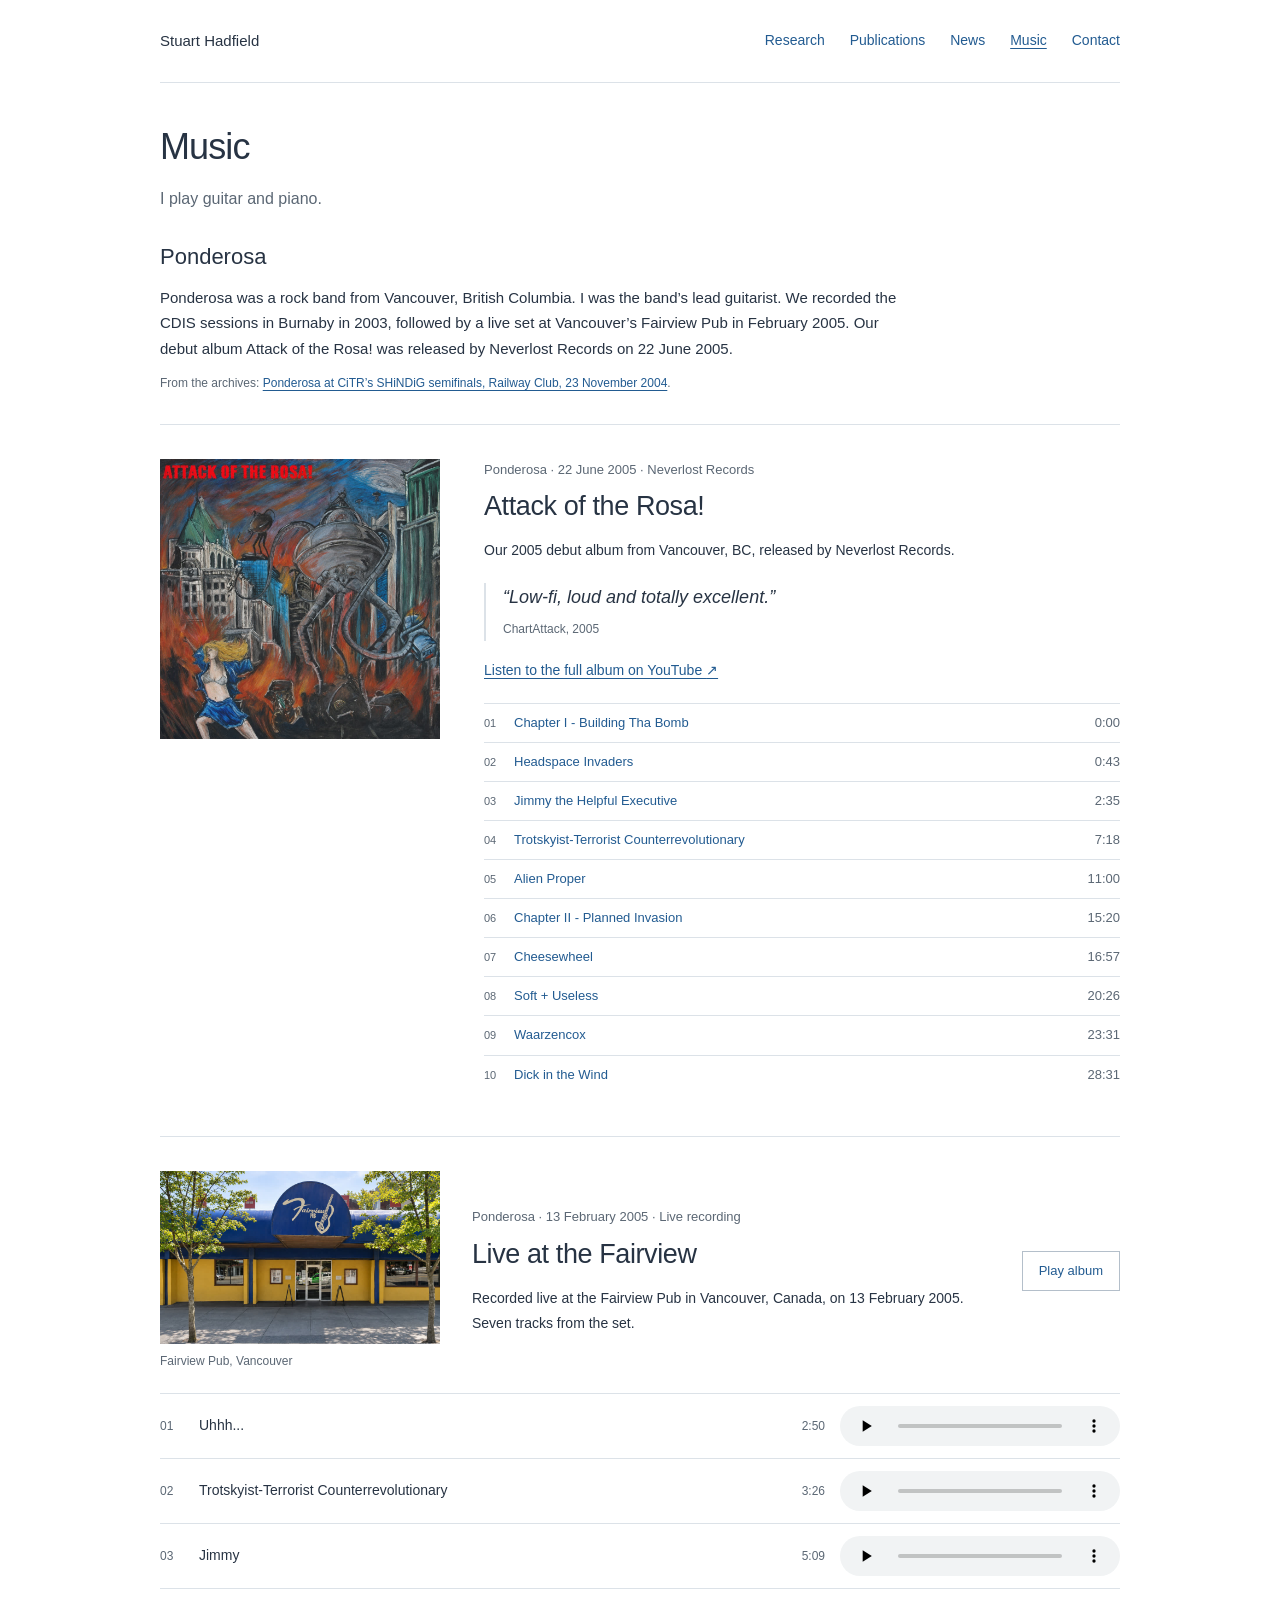
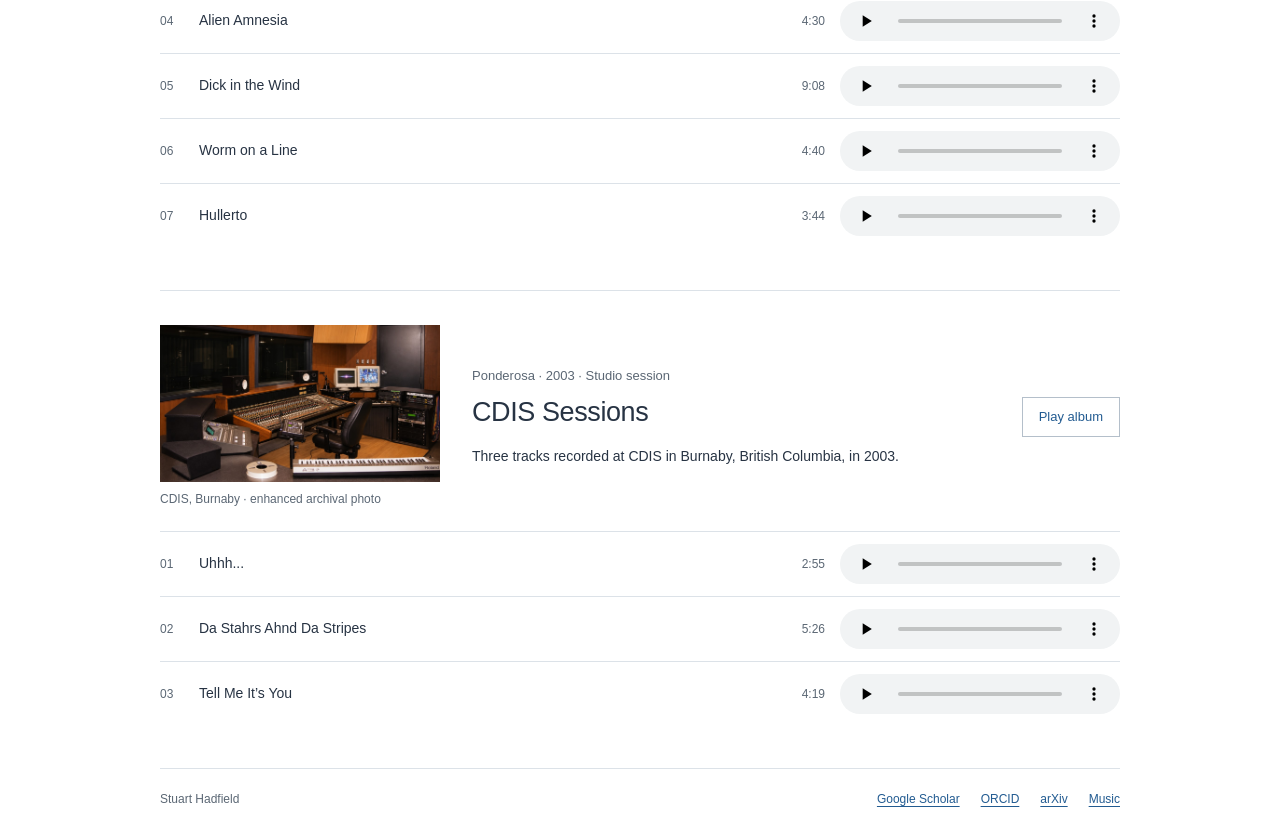
==== commit 770e4367: "Add restored CDIS control-room artwork to Music" ====
--- a/music/index.html
+++ b/music/index.html
@@ -42,7 +42,7 @@
     <div class="recording-intro"><figure class="venue-photo"><img src="../assets/fairview-pub-edited.jpg" alt="Fairview Pub in Vancouver, with blue awnings, yellow walls and its central guitar sign." width="960" height="596" loading="lazy" decoding="async"><figcaption>Fairview Pub, Vancouver</figcaption></figure><div class="recording-heading"><div class="album-copy"><p class="album-meta">Ponderosa · 13 February 2005 · Live recording</p><h2 id="fairview-title">Live at the Fairview</h2><div class="album-description"><p>Recorded live at the Fairview Pub in Vancouver, Canada, on 13 February 2005. Seven tracks from the set.</p></div></div><button class="play-album" type="button" hidden>Play album</button></div></div>
     <ol class="audio-tracks" aria-label="Live at the Fairview tracks"><li class="audio-track"><span class="track-number" aria-hidden="true">01</span><span class="track-title" id="fairview-track-1">Uhhh...</span><span class="track-duration">2:50</span><audio controls preload="none" controlslist="nodownload" aria-labelledby="fairview-title fairview-track-1"><source src="../assets/audio/fairview-01-uhhh.mp3" type="audio/mpeg">Your browser does not support audio playback.</audio></li><li class="audio-track"><span class="track-number" aria-hidden="true">02</span><span class="track-title" id="fairview-track-2">Trotskyist-Terrorist Counterrevolutionary</span><span class="track-duration">3:26</span><audio controls preload="none" controlslist="nodownload" aria-labelledby="fairview-title fairview-track-2"><source src="../assets/audio/fairview-02-trotskyist-terrorist-counterrevolutionary.mp3" type="audio/mpeg">Your browser does not support audio playback.</audio></li><li class="audio-track"><span class="track-number" aria-hidden="true">03</span><span class="track-title" id="fairview-track-3">Jimmy</span><span class="track-duration">5:09</span><audio controls preload="none" controlslist="nodownload" aria-labelledby="fairview-title fairview-track-3"><source src="../assets/audio/fairview-03-jimmy.mp3" type="audio/mpeg">Your browser does not support audio playback.</audio></li><li class="audio-track"><span class="track-number" aria-hidden="true">04</span><span class="track-title" id="fairview-track-4">Alien Amnesia</span><span class="track-duration">4:30</span><audio controls preload="none" controlslist="nodownload" aria-labelledby="fairview-title fairview-track-4"><source src="../assets/audio/fairview-04-alien-amnesia.mp3" type="audio/mpeg">Your browser does not support audio playback.</audio></li><li class="audio-track"><span class="track-number" aria-hidden="true">05</span><span class="track-title" id="fairview-track-5">Dick in the Wind</span><span class="track-duration">9:08</span><audio controls preload="none" controlslist="nodownload" aria-labelledby="fairview-title fairview-track-5"><source src="../assets/audio/fairview-05-dick-in-the-wind.mp3" type="audio/mpeg">Your browser does not support audio playback.</audio></li><li class="audio-track"><span class="track-number" aria-hidden="true">06</span><span class="track-title" id="fairview-track-6">Worm on a Line</span><span class="track-duration">4:40</span><audio controls preload="none" controlslist="nodownload" aria-labelledby="fairview-title fairview-track-6"><source src="../assets/audio/fairview-06-worm-on-a-line.mp3" type="audio/mpeg">Your browser does not support audio playback.</audio></li><li class="audio-track"><span class="track-number" aria-hidden="true">07</span><span class="track-title" id="fairview-track-7">Hullerto</span><span class="track-duration">3:44</span><audio controls preload="none" controlslist="nodownload" aria-labelledby="fairview-title fairview-track-7"><source src="../assets/audio/fairview-07-hullerto.mp3" type="audio/mpeg">Your browser does not support audio playback.</audio></li></ol><p class="playback-status" role="status"></p>
   </section><section class="music-album music-recording" id="cdis" aria-labelledby="cdis-title" data-recording>
-    <div class="recording-heading"><div class="album-copy"><p class="album-meta">Ponderosa · 2003 · Studio session</p><h2 id="cdis-title">CDIS Sessions</h2><div class="album-description"><p>Three tracks recorded at CDIS in Burnaby, British Columbia, in 2003.</p></div></div><button class="play-album" type="button" hidden>Play album</button></div>
+    <div class="recording-intro"><figure class="venue-photo"><img src="../assets/cdis-control-room-enhanced.jpg" alt="Enhanced archival image of the Bruce Fairbairn Control Room at CDIS, with an analog mixing desk, CRT monitors and keyboard." width="1200" height="675" loading="lazy" decoding="async"><figcaption>CDIS, Burnaby · enhanced archival photo</figcaption></figure><div class="recording-heading"><div class="album-copy"><p class="album-meta">Ponderosa · 2003 · Studio session</p><h2 id="cdis-title">CDIS Sessions</h2><div class="album-description"><p>Three tracks recorded at CDIS in Burnaby, British Columbia, in 2003.</p></div></div><button class="play-album" type="button" hidden>Play album</button></div></div>
     <ol class="audio-tracks" aria-label="CDIS Sessions tracks"><li class="audio-track"><span class="track-number" aria-hidden="true">01</span><span class="track-title" id="cdis-track-1">Uhhh...</span><span class="track-duration">2:55</span><audio controls preload="none" controlslist="nodownload" aria-labelledby="cdis-title cdis-track-1"><source src="../assets/audio/cdis-01-uhhh.mp3" type="audio/mpeg">Your browser does not support audio playback.</audio></li><li class="audio-track"><span class="track-number" aria-hidden="true">02</span><span class="track-title" id="cdis-track-2">Da Stahrs Ahnd Da Stripes</span><span class="track-duration">5:26</span><audio controls preload="none" controlslist="nodownload" aria-labelledby="cdis-title cdis-track-2"><source src="../assets/audio/cdis-02-da-stahrs-ahnd-da-stripes.mp3" type="audio/mpeg">Your browser does not support audio playback.</audio></li><li class="audio-track"><span class="track-number" aria-hidden="true">03</span><span class="track-title" id="cdis-track-3">Tell Me It’s You</span><span class="track-duration">4:19</span><audio controls preload="none" controlslist="nodownload" aria-labelledby="cdis-title cdis-track-3"><source src="../assets/audio/cdis-03-tell-me-it-s-you.mp3" type="audio/mpeg">Your browser does not support audio playback.</audio></li></ol><p class="playback-status" role="status"></p>
   </section></div></main>
 <footer class="site-footer wrap">
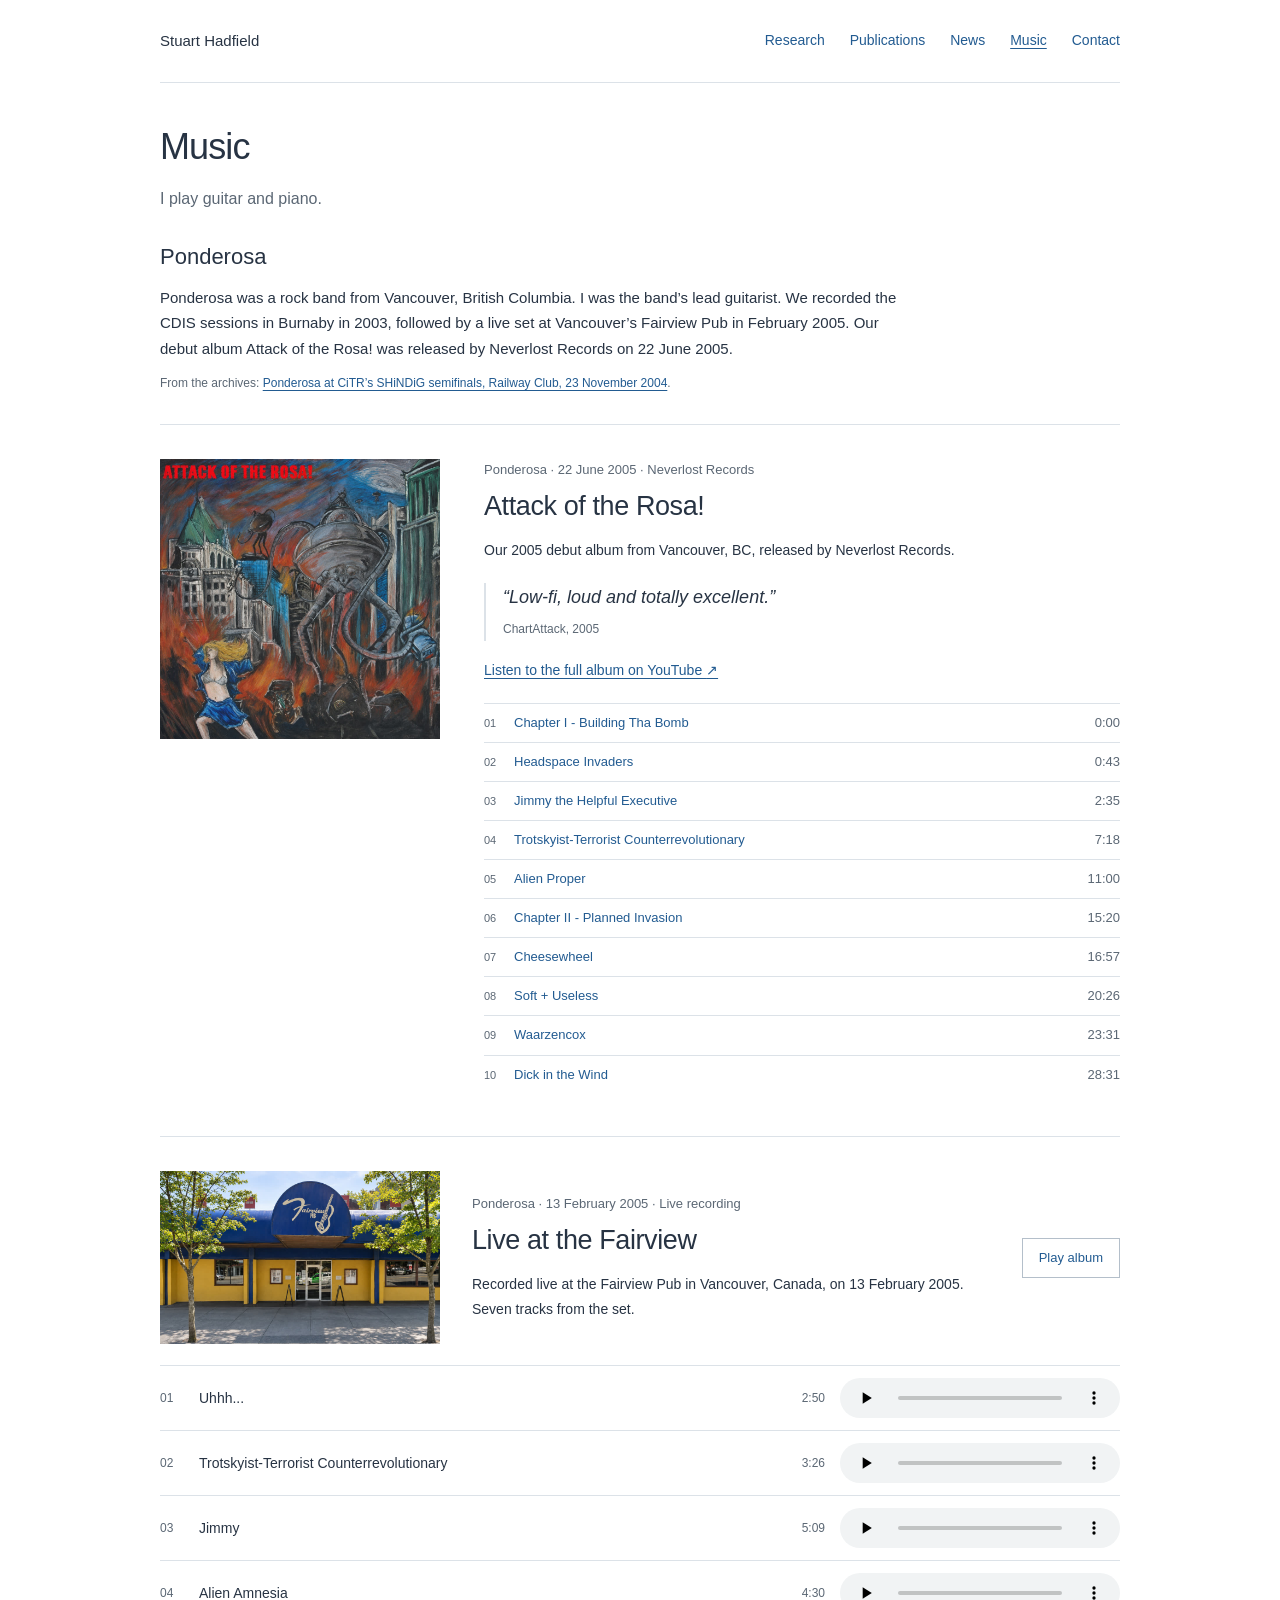
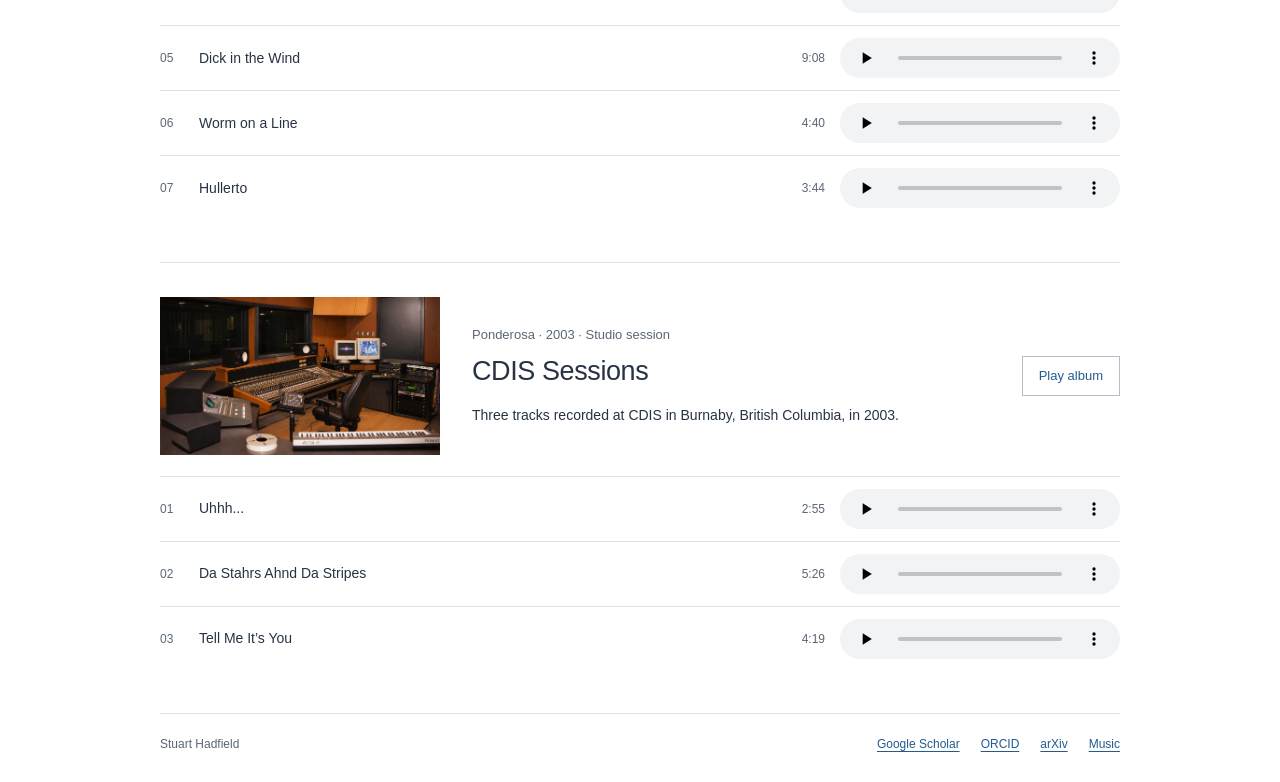
==== commit 1b803638: "Brighten CDIS image slightly and remove venue photo captions" ====
--- a/music/index.html
+++ b/music/index.html
@@ -39,10 +39,10 @@
     <a class="album-cover" href="https://www.youtube.com/watch?v=FKN-Aj_FBhs" aria-label="Listen to Ponderosa — Attack of the Rosa! on YouTube"><img src="../assets/ponderosa-attack-of-the-rosa-enhanced.jpg" alt="Artwork for Attack of the Rosa!" width="1024" height="1024" decoding="async"></a>
     <div class="album-copy"><p class="album-meta">Ponderosa · 22 June 2005 · Neverlost Records</p><h2 id="attack-of-the-rosa-title">Attack of the Rosa!</h2><div class="album-description"><p>Our 2005 debut album from Vancouver, BC, released by Neverlost Records.</p></div><blockquote class="album-review" cite="http://www.chartattack.com/damn/2005/07/2211.cfm"><p>“Low-fi, loud and totally excellent.”</p><footer><cite>ChartAttack</cite>, 2005</footer></blockquote><a class="album-listen" href="https://www.youtube.com/watch?v=FKN-Aj_FBhs">Listen to the full album on YouTube <span aria-hidden="true">↗</span></a><ol class="youtube-tracks" aria-label="Attack of the Rosa! tracks"><li><a href="https://www.youtube.com/watch?v=FKN-Aj_FBhs&amp;t=0s"><span>Chapter I - Building Tha Bomb</span><time>0:00</time></a></li><li><a href="https://www.youtube.com/watch?v=FKN-Aj_FBhs&amp;t=43s"><span>Headspace Invaders</span><time>0:43</time></a></li><li><a href="https://www.youtube.com/watch?v=FKN-Aj_FBhs&amp;t=155s"><span>Jimmy the Helpful Executive</span><time>2:35</time></a></li><li><a href="https://www.youtube.com/watch?v=FKN-Aj_FBhs&amp;t=438s"><span>Trotskyist-Terrorist Counterrevolutionary</span><time>7:18</time></a></li><li><a href="https://www.youtube.com/watch?v=FKN-Aj_FBhs&amp;t=660s"><span>Alien Proper</span><time>11:00</time></a></li><li><a href="https://www.youtube.com/watch?v=FKN-Aj_FBhs&amp;t=920s"><span>Chapter II - Planned Invasion</span><time>15:20</time></a></li><li><a href="https://www.youtube.com/watch?v=FKN-Aj_FBhs&amp;t=1017s"><span>Cheesewheel</span><time>16:57</time></a></li><li><a href="https://www.youtube.com/watch?v=FKN-Aj_FBhs&amp;t=1226s"><span>Soft + Useless</span><time>20:26</time></a></li><li><a href="https://www.youtube.com/watch?v=FKN-Aj_FBhs&amp;t=1411s"><span>Waarzencox</span><time>23:31</time></a></li><li><a href="https://www.youtube.com/watch?v=FKN-Aj_FBhs&amp;t=1711s"><span>Dick in the Wind</span><time>28:31</time></a></li></ol></div>
   </section><section class="music-album music-recording" id="fairview" aria-labelledby="fairview-title" data-recording>
-    <div class="recording-intro"><figure class="venue-photo"><img src="../assets/fairview-pub-edited.jpg" alt="Fairview Pub in Vancouver, with blue awnings, yellow walls and its central guitar sign." width="960" height="596" loading="lazy" decoding="async"><figcaption>Fairview Pub, Vancouver</figcaption></figure><div class="recording-heading"><div class="album-copy"><p class="album-meta">Ponderosa · 13 February 2005 · Live recording</p><h2 id="fairview-title">Live at the Fairview</h2><div class="album-description"><p>Recorded live at the Fairview Pub in Vancouver, Canada, on 13 February 2005. Seven tracks from the set.</p></div></div><button class="play-album" type="button" hidden>Play album</button></div></div>
+    <div class="recording-intro"><figure class="venue-photo"><img src="../assets/fairview-pub-edited.jpg" alt="Fairview Pub in Vancouver, with blue awnings, yellow walls and its central guitar sign." width="960" height="596" loading="lazy" decoding="async"></figure><div class="recording-heading"><div class="album-copy"><p class="album-meta">Ponderosa · 13 February 2005 · Live recording</p><h2 id="fairview-title">Live at the Fairview</h2><div class="album-description"><p>Recorded live at the Fairview Pub in Vancouver, Canada, on 13 February 2005. Seven tracks from the set.</p></div></div><button class="play-album" type="button" hidden>Play album</button></div></div>
     <ol class="audio-tracks" aria-label="Live at the Fairview tracks"><li class="audio-track"><span class="track-number" aria-hidden="true">01</span><span class="track-title" id="fairview-track-1">Uhhh...</span><span class="track-duration">2:50</span><audio controls preload="none" controlslist="nodownload" aria-labelledby="fairview-title fairview-track-1"><source src="../assets/audio/fairview-01-uhhh.mp3" type="audio/mpeg">Your browser does not support audio playback.</audio></li><li class="audio-track"><span class="track-number" aria-hidden="true">02</span><span class="track-title" id="fairview-track-2">Trotskyist-Terrorist Counterrevolutionary</span><span class="track-duration">3:26</span><audio controls preload="none" controlslist="nodownload" aria-labelledby="fairview-title fairview-track-2"><source src="../assets/audio/fairview-02-trotskyist-terrorist-counterrevolutionary.mp3" type="audio/mpeg">Your browser does not support audio playback.</audio></li><li class="audio-track"><span class="track-number" aria-hidden="true">03</span><span class="track-title" id="fairview-track-3">Jimmy</span><span class="track-duration">5:09</span><audio controls preload="none" controlslist="nodownload" aria-labelledby="fairview-title fairview-track-3"><source src="../assets/audio/fairview-03-jimmy.mp3" type="audio/mpeg">Your browser does not support audio playback.</audio></li><li class="audio-track"><span class="track-number" aria-hidden="true">04</span><span class="track-title" id="fairview-track-4">Alien Amnesia</span><span class="track-duration">4:30</span><audio controls preload="none" controlslist="nodownload" aria-labelledby="fairview-title fairview-track-4"><source src="../assets/audio/fairview-04-alien-amnesia.mp3" type="audio/mpeg">Your browser does not support audio playback.</audio></li><li class="audio-track"><span class="track-number" aria-hidden="true">05</span><span class="track-title" id="fairview-track-5">Dick in the Wind</span><span class="track-duration">9:08</span><audio controls preload="none" controlslist="nodownload" aria-labelledby="fairview-title fairview-track-5"><source src="../assets/audio/fairview-05-dick-in-the-wind.mp3" type="audio/mpeg">Your browser does not support audio playback.</audio></li><li class="audio-track"><span class="track-number" aria-hidden="true">06</span><span class="track-title" id="fairview-track-6">Worm on a Line</span><span class="track-duration">4:40</span><audio controls preload="none" controlslist="nodownload" aria-labelledby="fairview-title fairview-track-6"><source src="../assets/audio/fairview-06-worm-on-a-line.mp3" type="audio/mpeg">Your browser does not support audio playback.</audio></li><li class="audio-track"><span class="track-number" aria-hidden="true">07</span><span class="track-title" id="fairview-track-7">Hullerto</span><span class="track-duration">3:44</span><audio controls preload="none" controlslist="nodownload" aria-labelledby="fairview-title fairview-track-7"><source src="../assets/audio/fairview-07-hullerto.mp3" type="audio/mpeg">Your browser does not support audio playback.</audio></li></ol><p class="playback-status" role="status"></p>
   </section><section class="music-album music-recording" id="cdis" aria-labelledby="cdis-title" data-recording>
-    <div class="recording-intro"><figure class="venue-photo"><img src="../assets/cdis-control-room-enhanced.jpg" alt="Enhanced archival image of the Bruce Fairbairn Control Room at CDIS, with an analog mixing desk, CRT monitors and keyboard." width="1200" height="675" loading="lazy" decoding="async"><figcaption>CDIS, Burnaby · enhanced archival photo</figcaption></figure><div class="recording-heading"><div class="album-copy"><p class="album-meta">Ponderosa · 2003 · Studio session</p><h2 id="cdis-title">CDIS Sessions</h2><div class="album-description"><p>Three tracks recorded at CDIS in Burnaby, British Columbia, in 2003.</p></div></div><button class="play-album" type="button" hidden>Play album</button></div></div>
+    <div class="recording-intro"><figure class="venue-photo"><img src="../assets/cdis-control-room-brighter.jpg" alt="Enhanced archival image of the Bruce Fairbairn Control Room at CDIS, with an analog mixing desk, CRT monitors and keyboard." width="1200" height="675" loading="lazy" decoding="async"></figure><div class="recording-heading"><div class="album-copy"><p class="album-meta">Ponderosa · 2003 · Studio session</p><h2 id="cdis-title">CDIS Sessions</h2><div class="album-description"><p>Three tracks recorded at CDIS in Burnaby, British Columbia, in 2003.</p></div></div><button class="play-album" type="button" hidden>Play album</button></div></div>
     <ol class="audio-tracks" aria-label="CDIS Sessions tracks"><li class="audio-track"><span class="track-number" aria-hidden="true">01</span><span class="track-title" id="cdis-track-1">Uhhh...</span><span class="track-duration">2:55</span><audio controls preload="none" controlslist="nodownload" aria-labelledby="cdis-title cdis-track-1"><source src="../assets/audio/cdis-01-uhhh.mp3" type="audio/mpeg">Your browser does not support audio playback.</audio></li><li class="audio-track"><span class="track-number" aria-hidden="true">02</span><span class="track-title" id="cdis-track-2">Da Stahrs Ahnd Da Stripes</span><span class="track-duration">5:26</span><audio controls preload="none" controlslist="nodownload" aria-labelledby="cdis-title cdis-track-2"><source src="../assets/audio/cdis-02-da-stahrs-ahnd-da-stripes.mp3" type="audio/mpeg">Your browser does not support audio playback.</audio></li><li class="audio-track"><span class="track-number" aria-hidden="true">03</span><span class="track-title" id="cdis-track-3">Tell Me It’s You</span><span class="track-duration">4:19</span><audio controls preload="none" controlslist="nodownload" aria-labelledby="cdis-title cdis-track-3"><source src="../assets/audio/cdis-03-tell-me-it-s-you.mp3" type="audio/mpeg">Your browser does not support audio playback.</audio></li></ol><p class="playback-status" role="status"></p>
   </section></div></main>
 <footer class="site-footer wrap">
--- a/assets/site.css
+++ b/assets/site.css
@@ -19,6 +19,6 @@
 @media(max-width:640px){.music-page{min-height:0}.music-album{padding:27px 0 32px}.music-album-featured{grid-template-columns:1fr;gap:25px}.album-cover{max-width:280px}.album-copy h2{font-size:24px;margin-bottom:13px}.album-meta{font-size:12px}.recording-heading{display:block}.play-album{margin-top:15px}.audio-track{grid-template-columns:20px minmax(0,1fr) 40px;gap:7px 12px;padding:14px 0}.audio-track audio{grid-column:1/-1;height:44px}.track-title{font-size:14px}}
 .band-bio{max-width:760px;padding:0 0 30px}.band-bio h2{margin-bottom:12px}.band-bio>p{font-size:15px}.band-bio p+p{margin-top:12px}.band-bio .band-archive{font-size:12px;color:var(--muted)}
 .album-review{margin:20px 0 4px;padding:1px 0 1px 17px;border-left:2px solid var(--rule)}.album-review p{font-size:18px;font-style:italic;line-height:1.55}.album-review footer{margin-top:7px;font-size:12px;color:var(--muted)}.album-review cite{font-style:normal}
-.recording-intro{display:grid;grid-template-columns:280px minmax(0,1fr);gap:32px;align-items:center;margin-bottom:21px}.recording-intro .recording-heading{margin:0}.venue-photo img{width:100%;height:auto}.venue-photo figcaption{margin-top:7px;color:var(--muted);font-size:12px}
+.recording-intro{display:grid;grid-template-columns:280px minmax(0,1fr);gap:32px;align-items:center;margin-bottom:21px}.recording-intro .recording-heading{margin:0}.venue-photo img{width:100%;height:auto}
 @media(max-width:820px){.recording-intro{grid-template-columns:220px minmax(0,1fr);gap:25px}}
 @media(max-width:640px){.recording-intro{grid-template-columns:1fr;gap:22px}.venue-photo{max-width:400px}.recording-intro .play-album{margin-top:15px}}
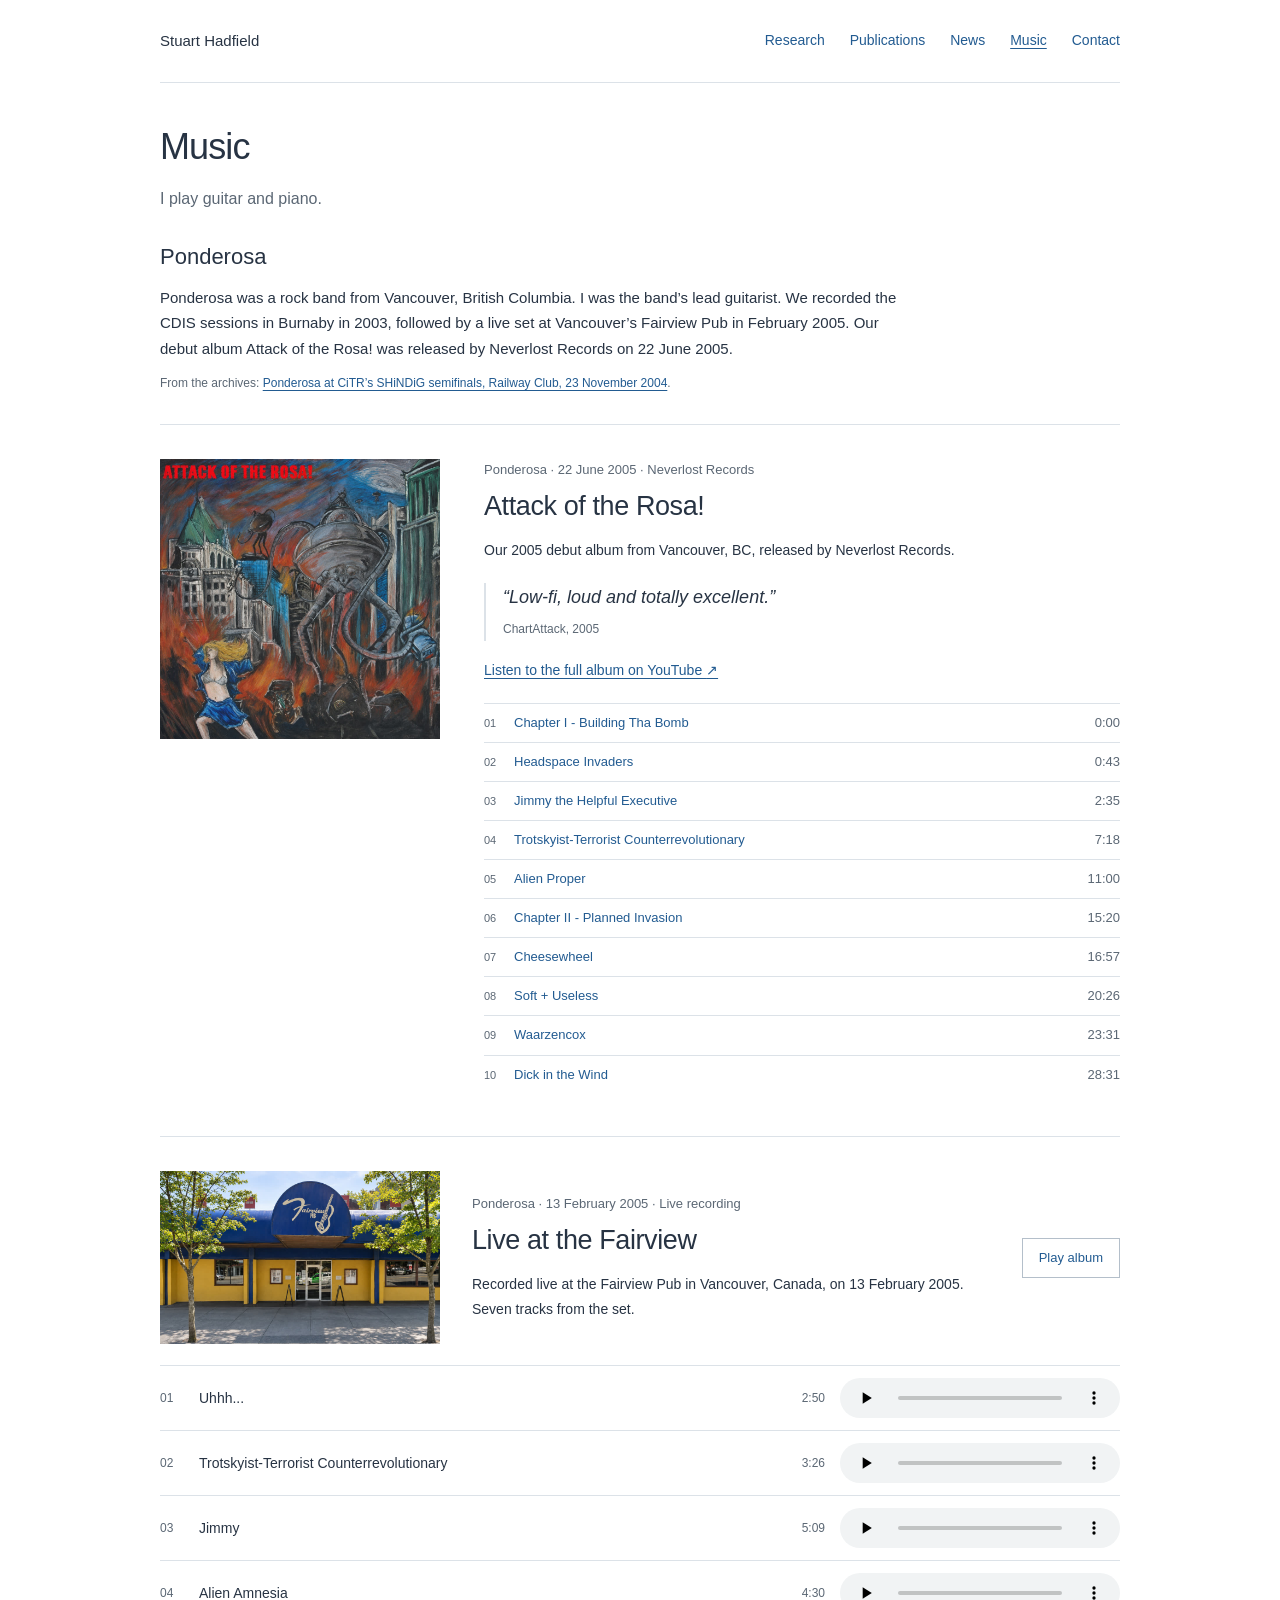
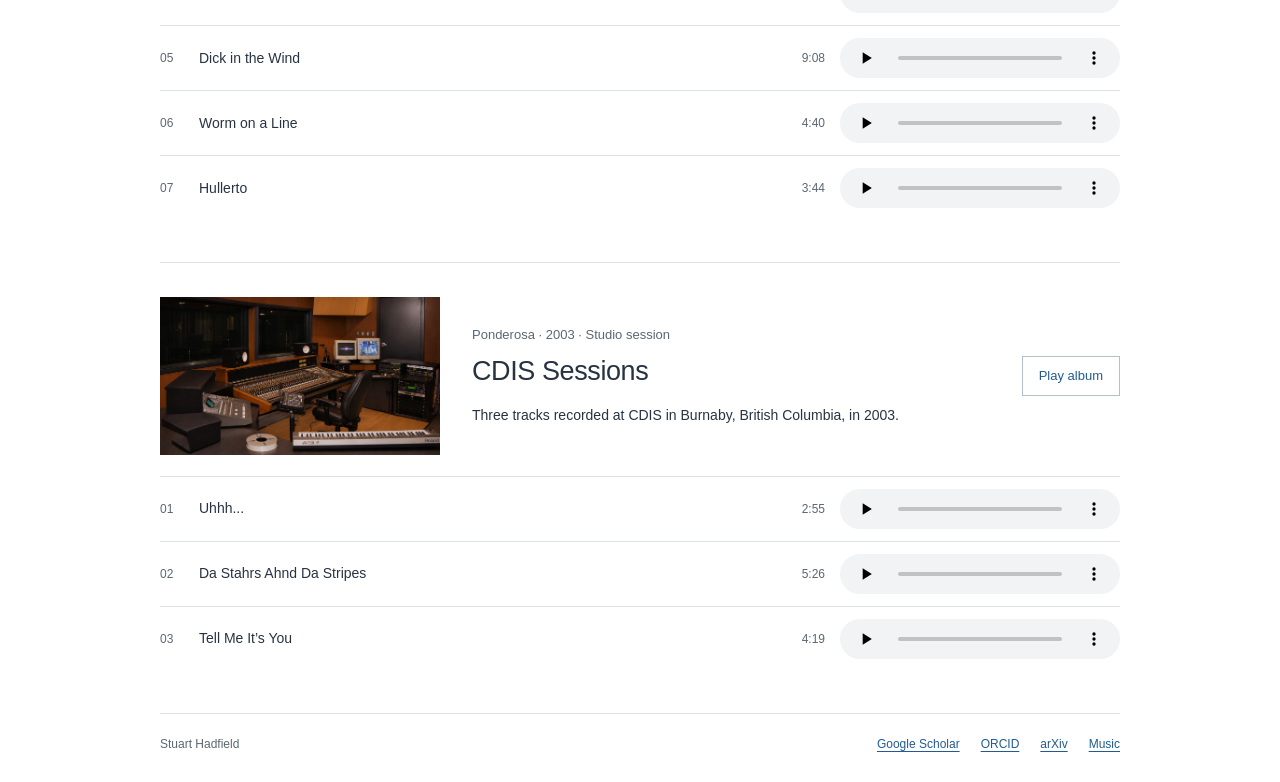
==== commit b63238b6: "Tone down CDIS photo brightness" ====
--- a/music/index.html
+++ b/music/index.html
@@ -42,7 +42,7 @@
     <div class="recording-intro"><figure class="venue-photo"><img src="../assets/fairview-pub-edited.jpg" alt="Fairview Pub in Vancouver, with blue awnings, yellow walls and its central guitar sign." width="960" height="596" loading="lazy" decoding="async"></figure><div class="recording-heading"><div class="album-copy"><p class="album-meta">Ponderosa · 13 February 2005 · Live recording</p><h2 id="fairview-title">Live at the Fairview</h2><div class="album-description"><p>Recorded live at the Fairview Pub in Vancouver, Canada, on 13 February 2005. Seven tracks from the set.</p></div></div><button class="play-album" type="button" hidden>Play album</button></div></div>
     <ol class="audio-tracks" aria-label="Live at the Fairview tracks"><li class="audio-track"><span class="track-number" aria-hidden="true">01</span><span class="track-title" id="fairview-track-1">Uhhh...</span><span class="track-duration">2:50</span><audio controls preload="none" controlslist="nodownload" aria-labelledby="fairview-title fairview-track-1"><source src="../assets/audio/fairview-01-uhhh.mp3" type="audio/mpeg">Your browser does not support audio playback.</audio></li><li class="audio-track"><span class="track-number" aria-hidden="true">02</span><span class="track-title" id="fairview-track-2">Trotskyist-Terrorist Counterrevolutionary</span><span class="track-duration">3:26</span><audio controls preload="none" controlslist="nodownload" aria-labelledby="fairview-title fairview-track-2"><source src="../assets/audio/fairview-02-trotskyist-terrorist-counterrevolutionary.mp3" type="audio/mpeg">Your browser does not support audio playback.</audio></li><li class="audio-track"><span class="track-number" aria-hidden="true">03</span><span class="track-title" id="fairview-track-3">Jimmy</span><span class="track-duration">5:09</span><audio controls preload="none" controlslist="nodownload" aria-labelledby="fairview-title fairview-track-3"><source src="../assets/audio/fairview-03-jimmy.mp3" type="audio/mpeg">Your browser does not support audio playback.</audio></li><li class="audio-track"><span class="track-number" aria-hidden="true">04</span><span class="track-title" id="fairview-track-4">Alien Amnesia</span><span class="track-duration">4:30</span><audio controls preload="none" controlslist="nodownload" aria-labelledby="fairview-title fairview-track-4"><source src="../assets/audio/fairview-04-alien-amnesia.mp3" type="audio/mpeg">Your browser does not support audio playback.</audio></li><li class="audio-track"><span class="track-number" aria-hidden="true">05</span><span class="track-title" id="fairview-track-5">Dick in the Wind</span><span class="track-duration">9:08</span><audio controls preload="none" controlslist="nodownload" aria-labelledby="fairview-title fairview-track-5"><source src="../assets/audio/fairview-05-dick-in-the-wind.mp3" type="audio/mpeg">Your browser does not support audio playback.</audio></li><li class="audio-track"><span class="track-number" aria-hidden="true">06</span><span class="track-title" id="fairview-track-6">Worm on a Line</span><span class="track-duration">4:40</span><audio controls preload="none" controlslist="nodownload" aria-labelledby="fairview-title fairview-track-6"><source src="../assets/audio/fairview-06-worm-on-a-line.mp3" type="audio/mpeg">Your browser does not support audio playback.</audio></li><li class="audio-track"><span class="track-number" aria-hidden="true">07</span><span class="track-title" id="fairview-track-7">Hullerto</span><span class="track-duration">3:44</span><audio controls preload="none" controlslist="nodownload" aria-labelledby="fairview-title fairview-track-7"><source src="../assets/audio/fairview-07-hullerto.mp3" type="audio/mpeg">Your browser does not support audio playback.</audio></li></ol><p class="playback-status" role="status"></p>
   </section><section class="music-album music-recording" id="cdis" aria-labelledby="cdis-title" data-recording>
-    <div class="recording-intro"><figure class="venue-photo"><img src="../assets/cdis-control-room-brighter.jpg" alt="Enhanced archival image of the Bruce Fairbairn Control Room at CDIS, with an analog mixing desk, CRT monitors and keyboard." width="1200" height="675" loading="lazy" decoding="async"></figure><div class="recording-heading"><div class="album-copy"><p class="album-meta">Ponderosa · 2003 · Studio session</p><h2 id="cdis-title">CDIS Sessions</h2><div class="album-description"><p>Three tracks recorded at CDIS in Burnaby, British Columbia, in 2003.</p></div></div><button class="play-album" type="button" hidden>Play album</button></div></div>
+    <div class="recording-intro"><figure class="venue-photo"><img src="../assets/cdis-control-room-toned.jpg" alt="Enhanced archival image of the Bruce Fairbairn Control Room at CDIS, with an analog mixing desk, CRT monitors and keyboard." width="1200" height="675" loading="lazy" decoding="async"></figure><div class="recording-heading"><div class="album-copy"><p class="album-meta">Ponderosa · 2003 · Studio session</p><h2 id="cdis-title">CDIS Sessions</h2><div class="album-description"><p>Three tracks recorded at CDIS in Burnaby, British Columbia, in 2003.</p></div></div><button class="play-album" type="button" hidden>Play album</button></div></div>
     <ol class="audio-tracks" aria-label="CDIS Sessions tracks"><li class="audio-track"><span class="track-number" aria-hidden="true">01</span><span class="track-title" id="cdis-track-1">Uhhh...</span><span class="track-duration">2:55</span><audio controls preload="none" controlslist="nodownload" aria-labelledby="cdis-title cdis-track-1"><source src="../assets/audio/cdis-01-uhhh.mp3" type="audio/mpeg">Your browser does not support audio playback.</audio></li><li class="audio-track"><span class="track-number" aria-hidden="true">02</span><span class="track-title" id="cdis-track-2">Da Stahrs Ahnd Da Stripes</span><span class="track-duration">5:26</span><audio controls preload="none" controlslist="nodownload" aria-labelledby="cdis-title cdis-track-2"><source src="../assets/audio/cdis-02-da-stahrs-ahnd-da-stripes.mp3" type="audio/mpeg">Your browser does not support audio playback.</audio></li><li class="audio-track"><span class="track-number" aria-hidden="true">03</span><span class="track-title" id="cdis-track-3">Tell Me It’s You</span><span class="track-duration">4:19</span><audio controls preload="none" controlslist="nodownload" aria-labelledby="cdis-title cdis-track-3"><source src="../assets/audio/cdis-03-tell-me-it-s-you.mp3" type="audio/mpeg">Your browser does not support audio playback.</audio></li></ol><p class="playback-status" role="status"></p>
   </section></div></main>
 <footer class="site-footer wrap">
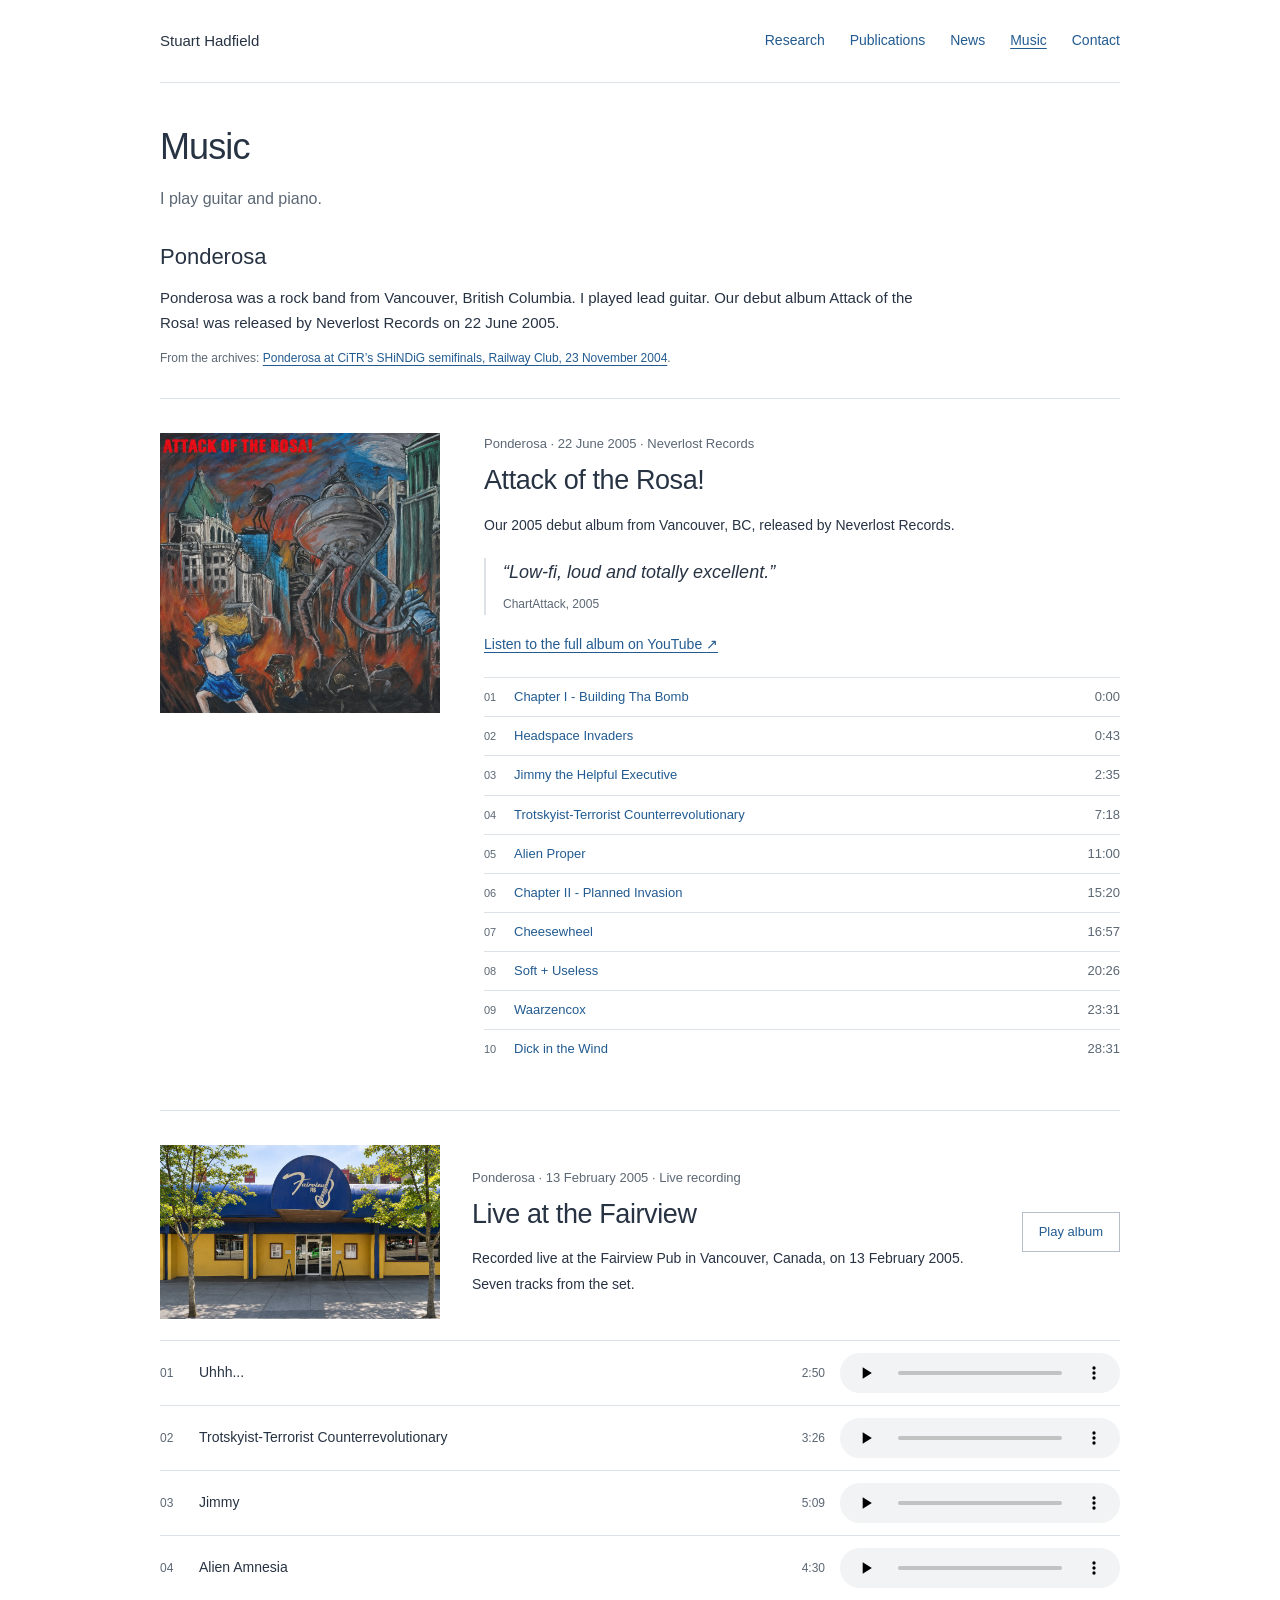
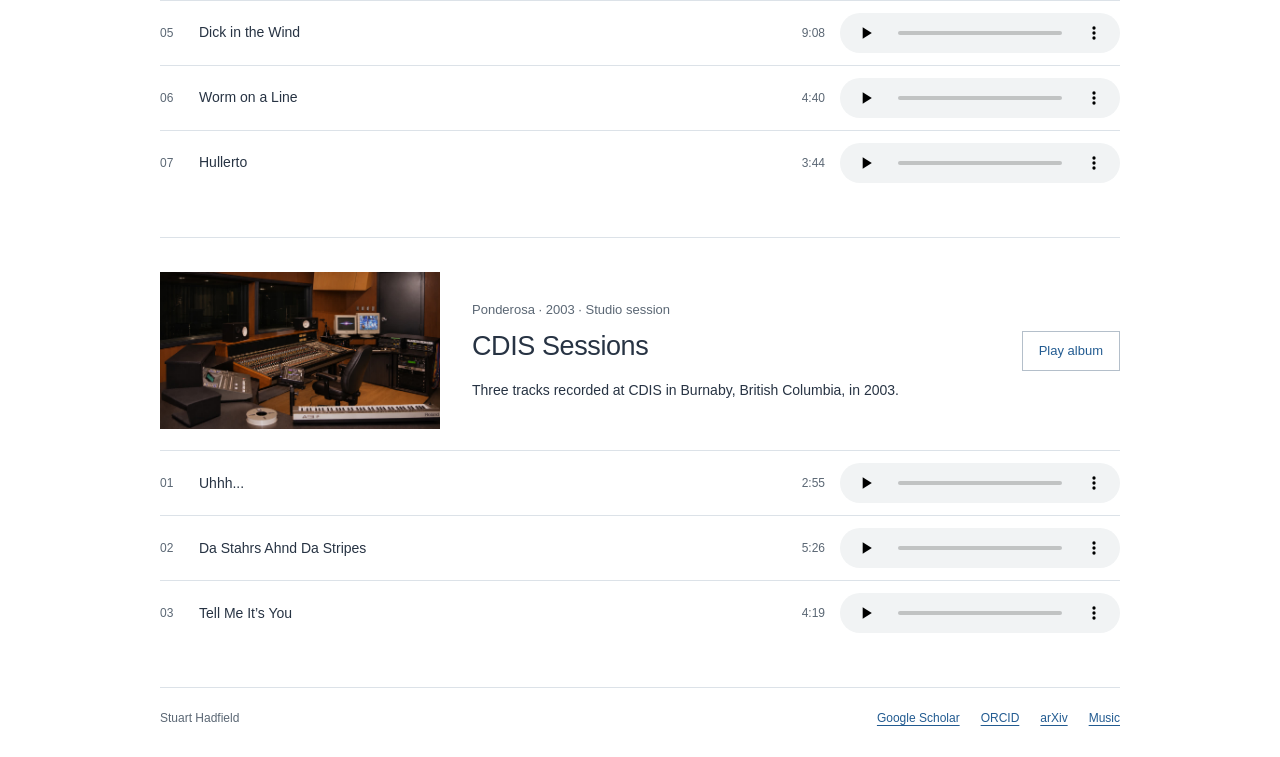
==== commit 431b24fa: "Shorten Ponderosa band biography" ====
--- a/music/index.html
+++ b/music/index.html
@@ -35,7 +35,7 @@
     <a href="../#contact">Contact</a>
   </nav>
 </header>
-<main id="main"><div class="wrap music-page"><section class="page-intro"><h1>Music</h1><p>I play guitar and piano.</p></section><section class="band-bio" aria-labelledby="band-title"><h2 id="band-title">Ponderosa</h2><p>Ponderosa was a rock band from Vancouver, British Columbia. I was the band’s lead guitarist. We recorded the CDIS sessions in Burnaby in 2003, followed by a live set at Vancouver’s Fairview Pub in February 2005. Our debut album Attack of the Rosa! was released by Neverlost Records on 22 June 2005.</p><p class="band-archive">From the archives: <a href="https://eve.artsvictoria.ca/show/27832/view">Ponderosa at CiTR’s SHiNDiG semifinals, Railway Club, 23 November 2004</a>.</p></section><section class="music-album music-album-featured" id="attack-of-the-rosa" aria-labelledby="attack-of-the-rosa-title">
+<main id="main"><div class="wrap music-page"><section class="page-intro"><h1>Music</h1><p>I play guitar and piano.</p></section><section class="band-bio" aria-labelledby="band-title"><h2 id="band-title">Ponderosa</h2><p>Ponderosa was a rock band from Vancouver, British Columbia. I played lead guitar. Our debut album Attack of the Rosa! was released by Neverlost Records on 22 June 2005.</p><p class="band-archive">From the archives: <a href="https://eve.artsvictoria.ca/show/27832/view">Ponderosa at CiTR’s SHiNDiG semifinals, Railway Club, 23 November 2004</a>.</p></section><section class="music-album music-album-featured" id="attack-of-the-rosa" aria-labelledby="attack-of-the-rosa-title">
     <a class="album-cover" href="https://www.youtube.com/watch?v=FKN-Aj_FBhs" aria-label="Listen to Ponderosa — Attack of the Rosa! on YouTube"><img src="../assets/ponderosa-attack-of-the-rosa-enhanced.jpg" alt="Artwork for Attack of the Rosa!" width="1024" height="1024" decoding="async"></a>
     <div class="album-copy"><p class="album-meta">Ponderosa · 22 June 2005 · Neverlost Records</p><h2 id="attack-of-the-rosa-title">Attack of the Rosa!</h2><div class="album-description"><p>Our 2005 debut album from Vancouver, BC, released by Neverlost Records.</p></div><blockquote class="album-review" cite="http://www.chartattack.com/damn/2005/07/2211.cfm"><p>“Low-fi, loud and totally excellent.”</p><footer><cite>ChartAttack</cite>, 2005</footer></blockquote><a class="album-listen" href="https://www.youtube.com/watch?v=FKN-Aj_FBhs">Listen to the full album on YouTube <span aria-hidden="true">↗</span></a><ol class="youtube-tracks" aria-label="Attack of the Rosa! tracks"><li><a href="https://www.youtube.com/watch?v=FKN-Aj_FBhs&amp;t=0s"><span>Chapter I - Building Tha Bomb</span><time>0:00</time></a></li><li><a href="https://www.youtube.com/watch?v=FKN-Aj_FBhs&amp;t=43s"><span>Headspace Invaders</span><time>0:43</time></a></li><li><a href="https://www.youtube.com/watch?v=FKN-Aj_FBhs&amp;t=155s"><span>Jimmy the Helpful Executive</span><time>2:35</time></a></li><li><a href="https://www.youtube.com/watch?v=FKN-Aj_FBhs&amp;t=438s"><span>Trotskyist-Terrorist Counterrevolutionary</span><time>7:18</time></a></li><li><a href="https://www.youtube.com/watch?v=FKN-Aj_FBhs&amp;t=660s"><span>Alien Proper</span><time>11:00</time></a></li><li><a href="https://www.youtube.com/watch?v=FKN-Aj_FBhs&amp;t=920s"><span>Chapter II - Planned Invasion</span><time>15:20</time></a></li><li><a href="https://www.youtube.com/watch?v=FKN-Aj_FBhs&amp;t=1017s"><span>Cheesewheel</span><time>16:57</time></a></li><li><a href="https://www.youtube.com/watch?v=FKN-Aj_FBhs&amp;t=1226s"><span>Soft + Useless</span><time>20:26</time></a></li><li><a href="https://www.youtube.com/watch?v=FKN-Aj_FBhs&amp;t=1411s"><span>Waarzencox</span><time>23:31</time></a></li><li><a href="https://www.youtube.com/watch?v=FKN-Aj_FBhs&amp;t=1711s"><span>Dick in the Wind</span><time>28:31</time></a></li></ol></div>
   </section><section class="music-album music-recording" id="fairview" aria-labelledby="fairview-title" data-recording>
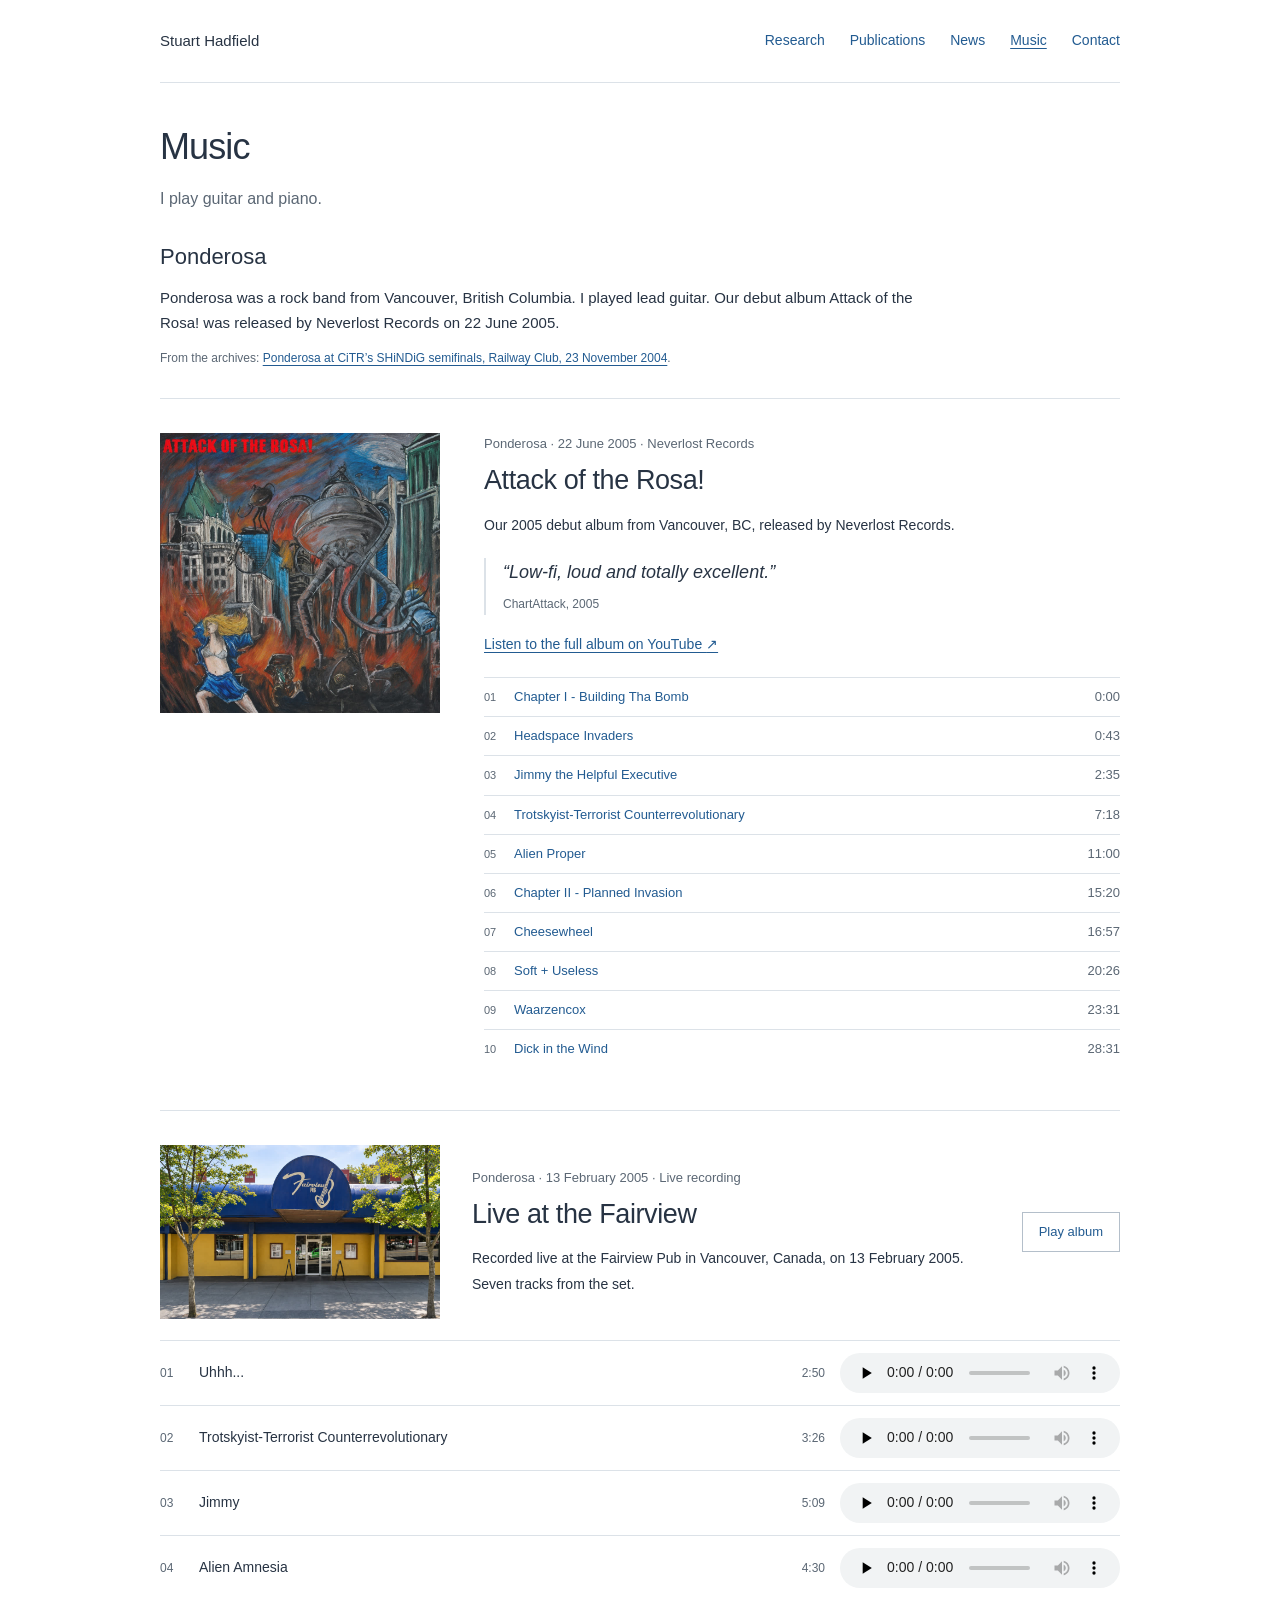
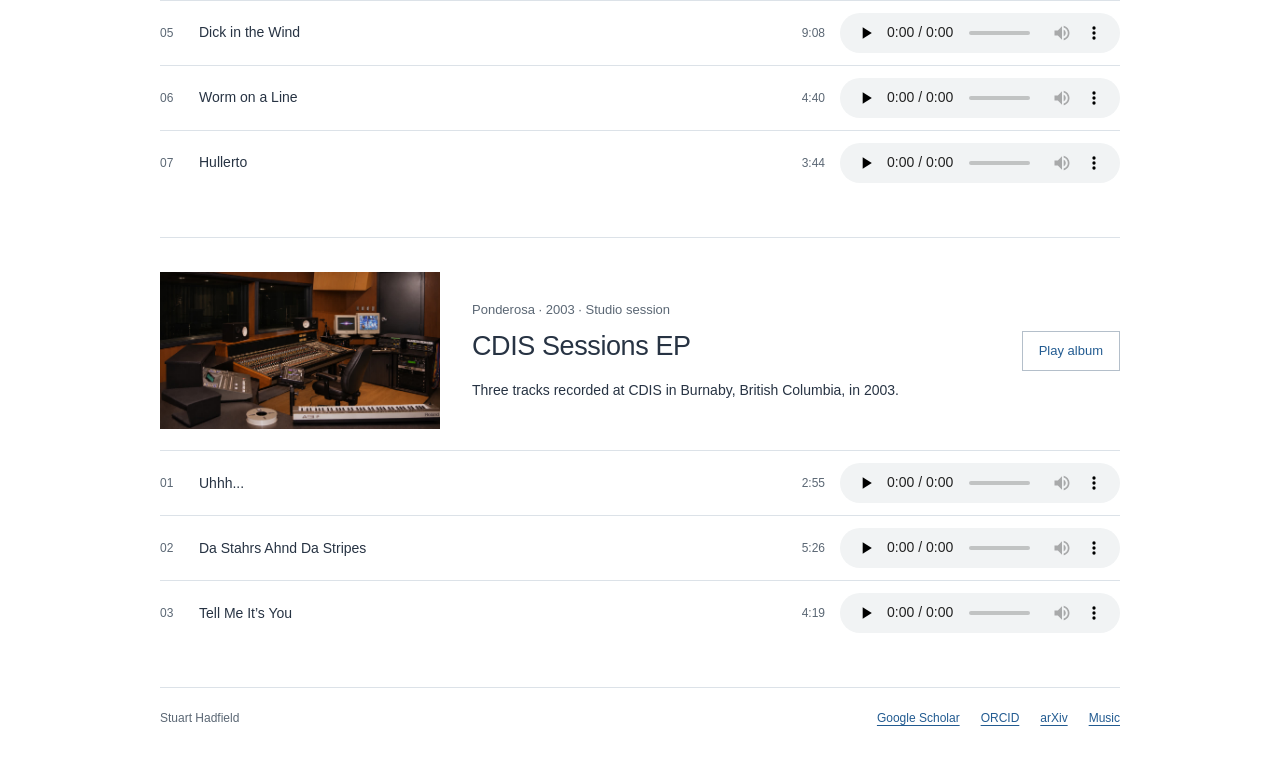
==== commit 63e89afd: "Label the CDIS three-track release as an EP" ====
--- a/music/index.html
+++ b/music/index.html
@@ -4,7 +4,7 @@
   <meta charset="utf-8">
   <meta name="viewport" content="width=device-width, initial-scale=1">
   <title>Music | Stuart Hadfield</title>
-  <meta name="description" content="Stuart Hadfield plays guitar and piano and was the lead guitarist in Ponderosa. Listen to Attack of the Rosa!, Live at the Fairview, and the CDIS Sessions.">
+  <meta name="description" content="Stuart Hadfield plays guitar and piano and was the lead guitarist in Ponderosa. Listen to Attack of the Rosa!, Live at the Fairview, and the CDIS Sessions EP.">
   <meta name="theme-color" content="#ffffff">
   <meta name="color-scheme" content="light">
   <meta name="referrer" content="strict-origin-when-cross-origin">
@@ -13,12 +13,12 @@
   <link rel="stylesheet" href="../assets/site.css">
   <meta property="og:type" content="website">
   <meta property="og:title" content="Music | Stuart Hadfield">
-  <meta property="og:description" content="Stuart Hadfield plays guitar and piano and was the lead guitarist in Ponderosa. Listen to Attack of the Rosa!, Live at the Fairview, and the CDIS Sessions.">
+  <meta property="og:description" content="Stuart Hadfield plays guitar and piano and was the lead guitarist in Ponderosa. Listen to Attack of the Rosa!, Live at the Fairview, and the CDIS Sessions EP.">
   <meta property="og:url" content="https://stuarthadfield.me/music/">
   <meta property="og:image" content="https://stuarthadfield.me/assets/stuart-hadfield.jpg">
   <meta property="og:image:alt" content="Stuart Hadfield">
   <meta name="twitter:card" content="summary">
-  <script type="application/ld+json">{"@context": "https://schema.org", "@type": "CollectionPage", "url": "https://stuarthadfield.me/music/", "name": "Music | Stuart Hadfield", "mainEntity": {"@type": "ItemList", "itemListElement": [{"@type": "ListItem", "position": 1, "url": "https://stuarthadfield.me/music/#attack-of-the-rosa", "name": "Ponderosa — Attack of the Rosa!"}, {"@type": "ListItem", "position": 2, "url": "https://stuarthadfield.me/music/#fairview", "name": "Ponderosa — Live at the Fairview"}, {"@type": "ListItem", "position": 3, "url": "https://stuarthadfield.me/music/#cdis", "name": "Ponderosa — CDIS Sessions"}]}}</script>
+  <script type="application/ld+json">{"@context": "https://schema.org", "@type": "CollectionPage", "url": "https://stuarthadfield.me/music/", "name": "Music | Stuart Hadfield", "mainEntity": {"@type": "ItemList", "itemListElement": [{"@type": "ListItem", "position": 1, "url": "https://stuarthadfield.me/music/#attack-of-the-rosa", "name": "Ponderosa — Attack of the Rosa!"}, {"@type": "ListItem", "position": 2, "url": "https://stuarthadfield.me/music/#fairview", "name": "Ponderosa — Live at the Fairview"}, {"@type": "ListItem", "position": 3, "url": "https://stuarthadfield.me/music/#cdis", "name": "Ponderosa — CDIS Sessions EP"}]}}</script>
   <script defer src="../assets/site.js"></script>
   <script defer src="../assets/analytics.js"></script>
 </head>
@@ -42,8 +42,8 @@
     <div class="recording-intro"><figure class="venue-photo"><img src="../assets/fairview-pub-edited.jpg" alt="Fairview Pub in Vancouver, with blue awnings, yellow walls and its central guitar sign." width="960" height="596" loading="lazy" decoding="async"></figure><div class="recording-heading"><div class="album-copy"><p class="album-meta">Ponderosa · 13 February 2005 · Live recording</p><h2 id="fairview-title">Live at the Fairview</h2><div class="album-description"><p>Recorded live at the Fairview Pub in Vancouver, Canada, on 13 February 2005. Seven tracks from the set.</p></div></div><button class="play-album" type="button" hidden>Play album</button></div></div>
     <ol class="audio-tracks" aria-label="Live at the Fairview tracks"><li class="audio-track"><span class="track-number" aria-hidden="true">01</span><span class="track-title" id="fairview-track-1">Uhhh...</span><span class="track-duration">2:50</span><audio controls preload="none" controlslist="nodownload" aria-labelledby="fairview-title fairview-track-1"><source src="../assets/audio/fairview-01-uhhh.mp3" type="audio/mpeg">Your browser does not support audio playback.</audio></li><li class="audio-track"><span class="track-number" aria-hidden="true">02</span><span class="track-title" id="fairview-track-2">Trotskyist-Terrorist Counterrevolutionary</span><span class="track-duration">3:26</span><audio controls preload="none" controlslist="nodownload" aria-labelledby="fairview-title fairview-track-2"><source src="../assets/audio/fairview-02-trotskyist-terrorist-counterrevolutionary.mp3" type="audio/mpeg">Your browser does not support audio playback.</audio></li><li class="audio-track"><span class="track-number" aria-hidden="true">03</span><span class="track-title" id="fairview-track-3">Jimmy</span><span class="track-duration">5:09</span><audio controls preload="none" controlslist="nodownload" aria-labelledby="fairview-title fairview-track-3"><source src="../assets/audio/fairview-03-jimmy.mp3" type="audio/mpeg">Your browser does not support audio playback.</audio></li><li class="audio-track"><span class="track-number" aria-hidden="true">04</span><span class="track-title" id="fairview-track-4">Alien Amnesia</span><span class="track-duration">4:30</span><audio controls preload="none" controlslist="nodownload" aria-labelledby="fairview-title fairview-track-4"><source src="../assets/audio/fairview-04-alien-amnesia.mp3" type="audio/mpeg">Your browser does not support audio playback.</audio></li><li class="audio-track"><span class="track-number" aria-hidden="true">05</span><span class="track-title" id="fairview-track-5">Dick in the Wind</span><span class="track-duration">9:08</span><audio controls preload="none" controlslist="nodownload" aria-labelledby="fairview-title fairview-track-5"><source src="../assets/audio/fairview-05-dick-in-the-wind.mp3" type="audio/mpeg">Your browser does not support audio playback.</audio></li><li class="audio-track"><span class="track-number" aria-hidden="true">06</span><span class="track-title" id="fairview-track-6">Worm on a Line</span><span class="track-duration">4:40</span><audio controls preload="none" controlslist="nodownload" aria-labelledby="fairview-title fairview-track-6"><source src="../assets/audio/fairview-06-worm-on-a-line.mp3" type="audio/mpeg">Your browser does not support audio playback.</audio></li><li class="audio-track"><span class="track-number" aria-hidden="true">07</span><span class="track-title" id="fairview-track-7">Hullerto</span><span class="track-duration">3:44</span><audio controls preload="none" controlslist="nodownload" aria-labelledby="fairview-title fairview-track-7"><source src="../assets/audio/fairview-07-hullerto.mp3" type="audio/mpeg">Your browser does not support audio playback.</audio></li></ol><p class="playback-status" role="status"></p>
   </section><section class="music-album music-recording" id="cdis" aria-labelledby="cdis-title" data-recording>
-    <div class="recording-intro"><figure class="venue-photo"><img src="../assets/cdis-control-room-toned.jpg" alt="Enhanced archival image of the Bruce Fairbairn Control Room at CDIS, with an analog mixing desk, CRT monitors and keyboard." width="1200" height="675" loading="lazy" decoding="async"></figure><div class="recording-heading"><div class="album-copy"><p class="album-meta">Ponderosa · 2003 · Studio session</p><h2 id="cdis-title">CDIS Sessions</h2><div class="album-description"><p>Three tracks recorded at CDIS in Burnaby, British Columbia, in 2003.</p></div></div><button class="play-album" type="button" hidden>Play album</button></div></div>
-    <ol class="audio-tracks" aria-label="CDIS Sessions tracks"><li class="audio-track"><span class="track-number" aria-hidden="true">01</span><span class="track-title" id="cdis-track-1">Uhhh...</span><span class="track-duration">2:55</span><audio controls preload="none" controlslist="nodownload" aria-labelledby="cdis-title cdis-track-1"><source src="../assets/audio/cdis-01-uhhh.mp3" type="audio/mpeg">Your browser does not support audio playback.</audio></li><li class="audio-track"><span class="track-number" aria-hidden="true">02</span><span class="track-title" id="cdis-track-2">Da Stahrs Ahnd Da Stripes</span><span class="track-duration">5:26</span><audio controls preload="none" controlslist="nodownload" aria-labelledby="cdis-title cdis-track-2"><source src="../assets/audio/cdis-02-da-stahrs-ahnd-da-stripes.mp3" type="audio/mpeg">Your browser does not support audio playback.</audio></li><li class="audio-track"><span class="track-number" aria-hidden="true">03</span><span class="track-title" id="cdis-track-3">Tell Me It’s You</span><span class="track-duration">4:19</span><audio controls preload="none" controlslist="nodownload" aria-labelledby="cdis-title cdis-track-3"><source src="../assets/audio/cdis-03-tell-me-it-s-you.mp3" type="audio/mpeg">Your browser does not support audio playback.</audio></li></ol><p class="playback-status" role="status"></p>
+    <div class="recording-intro"><figure class="venue-photo"><img src="../assets/cdis-control-room-toned.jpg" alt="Enhanced archival image of the Bruce Fairbairn Control Room at CDIS, with an analog mixing desk, CRT monitors and keyboard." width="1200" height="675" loading="lazy" decoding="async"></figure><div class="recording-heading"><div class="album-copy"><p class="album-meta">Ponderosa · 2003 · Studio session</p><h2 id="cdis-title">CDIS Sessions EP</h2><div class="album-description"><p>Three tracks recorded at CDIS in Burnaby, British Columbia, in 2003.</p></div></div><button class="play-album" type="button" hidden>Play album</button></div></div>
+    <ol class="audio-tracks" aria-label="CDIS Sessions EP tracks"><li class="audio-track"><span class="track-number" aria-hidden="true">01</span><span class="track-title" id="cdis-track-1">Uhhh...</span><span class="track-duration">2:55</span><audio controls preload="none" controlslist="nodownload" aria-labelledby="cdis-title cdis-track-1"><source src="../assets/audio/cdis-01-uhhh.mp3" type="audio/mpeg">Your browser does not support audio playback.</audio></li><li class="audio-track"><span class="track-number" aria-hidden="true">02</span><span class="track-title" id="cdis-track-2">Da Stahrs Ahnd Da Stripes</span><span class="track-duration">5:26</span><audio controls preload="none" controlslist="nodownload" aria-labelledby="cdis-title cdis-track-2"><source src="../assets/audio/cdis-02-da-stahrs-ahnd-da-stripes.mp3" type="audio/mpeg">Your browser does not support audio playback.</audio></li><li class="audio-track"><span class="track-number" aria-hidden="true">03</span><span class="track-title" id="cdis-track-3">Tell Me It’s You</span><span class="track-duration">4:19</span><audio controls preload="none" controlslist="nodownload" aria-labelledby="cdis-title cdis-track-3"><source src="../assets/audio/cdis-03-tell-me-it-s-you.mp3" type="audio/mpeg">Your browser does not support audio playback.</audio></li></ol><p class="playback-status" role="status"></p>
   </section></div></main>
 <footer class="site-footer wrap">
   <span>Stuart Hadfield</span>
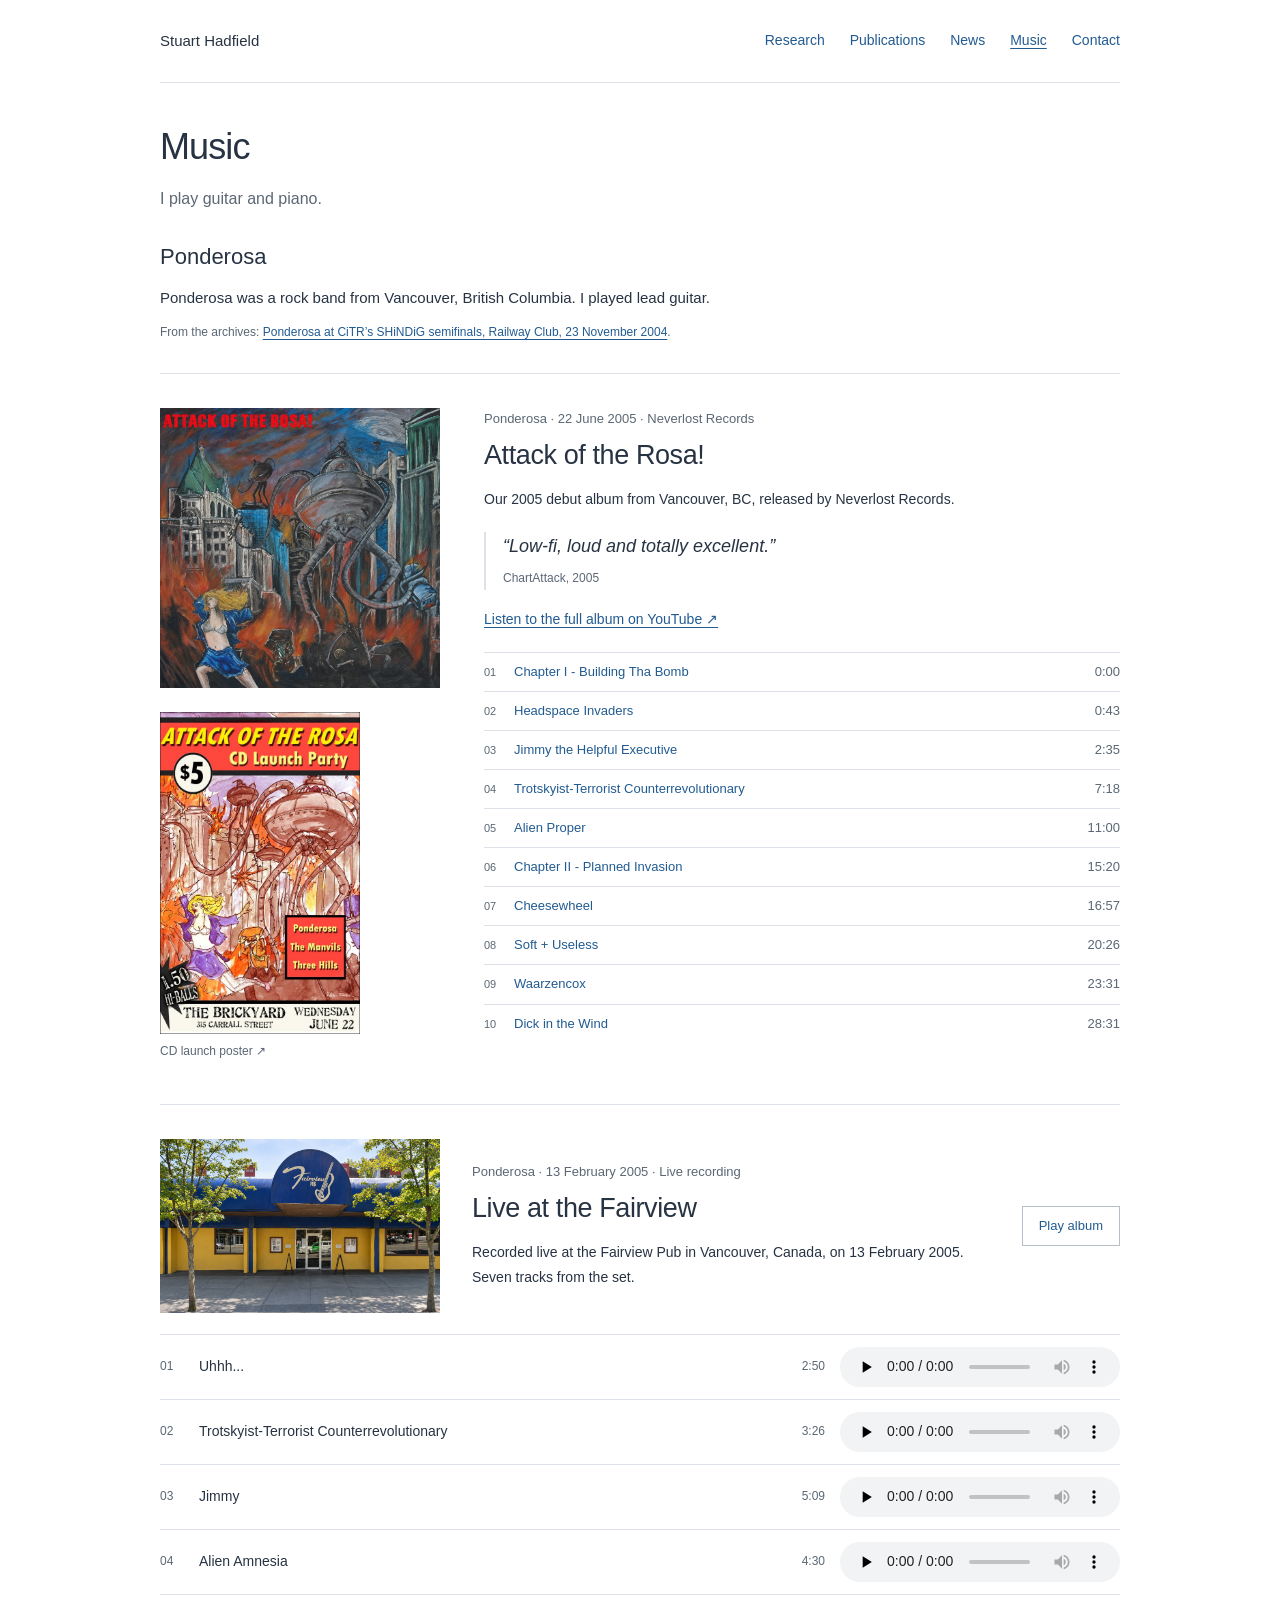
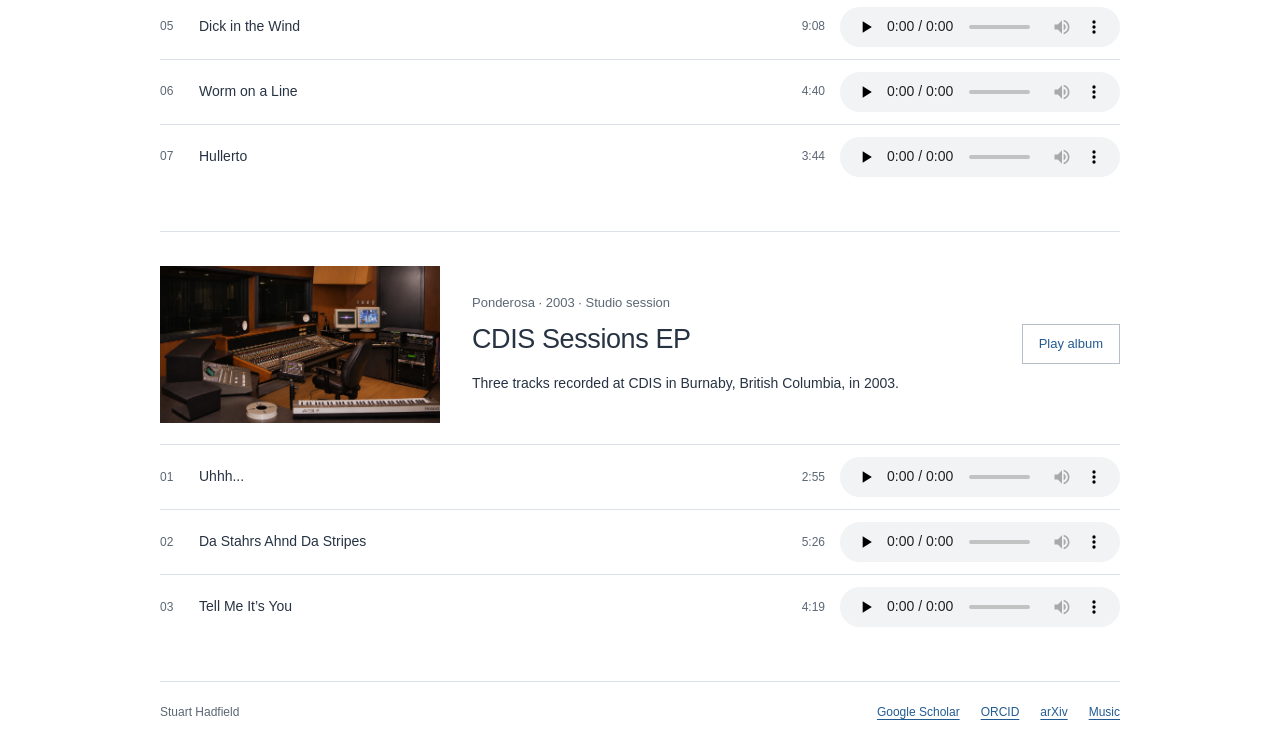
==== commit 5e30723d: "Add Rosa launch poster and trim repeated bio detail" ====
--- a/music/index.html
+++ b/music/index.html
@@ -35,9 +35,10 @@
     <a href="../#contact">Contact</a>
   </nav>
 </header>
-<main id="main"><div class="wrap music-page"><section class="page-intro"><h1>Music</h1><p>I play guitar and piano.</p></section><section class="band-bio" aria-labelledby="band-title"><h2 id="band-title">Ponderosa</h2><p>Ponderosa was a rock band from Vancouver, British Columbia. I played lead guitar. Our debut album Attack of the Rosa! was released by Neverlost Records on 22 June 2005.</p><p class="band-archive">From the archives: <a href="https://eve.artsvictoria.ca/show/27832/view">Ponderosa at CiTR’s SHiNDiG semifinals, Railway Club, 23 November 2004</a>.</p></section><section class="music-album music-album-featured" id="attack-of-the-rosa" aria-labelledby="attack-of-the-rosa-title">
+<main id="main"><div class="wrap music-page"><section class="page-intro"><h1>Music</h1><p>I play guitar and piano.</p></section><section class="band-bio" aria-labelledby="band-title"><h2 id="band-title">Ponderosa</h2><p>Ponderosa was a rock band from Vancouver, British Columbia. I played lead guitar.</p><p class="band-archive">From the archives: <a href="https://eve.artsvictoria.ca/show/27832/view">Ponderosa at CiTR’s SHiNDiG semifinals, Railway Club, 23 November 2004</a>.</p></section><section class="music-album music-album-featured has-album-poster" id="attack-of-the-rosa" aria-labelledby="attack-of-the-rosa-title">
     <a class="album-cover" href="https://www.youtube.com/watch?v=FKN-Aj_FBhs" aria-label="Listen to Ponderosa — Attack of the Rosa! on YouTube"><img src="../assets/ponderosa-attack-of-the-rosa-enhanced.jpg" alt="Artwork for Attack of the Rosa!" width="1024" height="1024" decoding="async"></a>
     <div class="album-copy"><p class="album-meta">Ponderosa · 22 June 2005 · Neverlost Records</p><h2 id="attack-of-the-rosa-title">Attack of the Rosa!</h2><div class="album-description"><p>Our 2005 debut album from Vancouver, BC, released by Neverlost Records.</p></div><blockquote class="album-review" cite="http://www.chartattack.com/damn/2005/07/2211.cfm"><p>“Low-fi, loud and totally excellent.”</p><footer><cite>ChartAttack</cite>, 2005</footer></blockquote><a class="album-listen" href="https://www.youtube.com/watch?v=FKN-Aj_FBhs">Listen to the full album on YouTube <span aria-hidden="true">↗</span></a><ol class="youtube-tracks" aria-label="Attack of the Rosa! tracks"><li><a href="https://www.youtube.com/watch?v=FKN-Aj_FBhs&amp;t=0s"><span>Chapter I - Building Tha Bomb</span><time>0:00</time></a></li><li><a href="https://www.youtube.com/watch?v=FKN-Aj_FBhs&amp;t=43s"><span>Headspace Invaders</span><time>0:43</time></a></li><li><a href="https://www.youtube.com/watch?v=FKN-Aj_FBhs&amp;t=155s"><span>Jimmy the Helpful Executive</span><time>2:35</time></a></li><li><a href="https://www.youtube.com/watch?v=FKN-Aj_FBhs&amp;t=438s"><span>Trotskyist-Terrorist Counterrevolutionary</span><time>7:18</time></a></li><li><a href="https://www.youtube.com/watch?v=FKN-Aj_FBhs&amp;t=660s"><span>Alien Proper</span><time>11:00</time></a></li><li><a href="https://www.youtube.com/watch?v=FKN-Aj_FBhs&amp;t=920s"><span>Chapter II - Planned Invasion</span><time>15:20</time></a></li><li><a href="https://www.youtube.com/watch?v=FKN-Aj_FBhs&amp;t=1017s"><span>Cheesewheel</span><time>16:57</time></a></li><li><a href="https://www.youtube.com/watch?v=FKN-Aj_FBhs&amp;t=1226s"><span>Soft + Useless</span><time>20:26</time></a></li><li><a href="https://www.youtube.com/watch?v=FKN-Aj_FBhs&amp;t=1411s"><span>Waarzencox</span><time>23:31</time></a></li><li><a href="https://www.youtube.com/watch?v=FKN-Aj_FBhs&amp;t=1711s"><span>Dick in the Wind</span><time>28:31</time></a></li></ol></div>
+    <a class="album-poster" id="attack-of-the-rosa-poster" href="../assets/ponderosa-rosa-launch-poster.jpg" aria-label="View the original Attack of the Rosa! CD launch poster full size"><img src="../assets/ponderosa-rosa-launch-poster.jpg" alt="Attack of the Rosa CD launch party poster: Ponderosa, The Manvils and Three Hills at The Brickyard, 315 Carrall Street, Wednesday June 22; five-dollar admission." width="586" height="945" loading="lazy" decoding="async"><span>CD launch poster <span aria-hidden="true">↗</span></span></a>
   </section><section class="music-album music-recording" id="fairview" aria-labelledby="fairview-title" data-recording>
     <div class="recording-intro"><figure class="venue-photo"><img src="../assets/fairview-pub-edited.jpg" alt="Fairview Pub in Vancouver, with blue awnings, yellow walls and its central guitar sign." width="960" height="596" loading="lazy" decoding="async"></figure><div class="recording-heading"><div class="album-copy"><p class="album-meta">Ponderosa · 13 February 2005 · Live recording</p><h2 id="fairview-title">Live at the Fairview</h2><div class="album-description"><p>Recorded live at the Fairview Pub in Vancouver, Canada, on 13 February 2005. Seven tracks from the set.</p></div></div><button class="play-album" type="button" hidden>Play album</button></div></div>
     <ol class="audio-tracks" aria-label="Live at the Fairview tracks"><li class="audio-track"><span class="track-number" aria-hidden="true">01</span><span class="track-title" id="fairview-track-1">Uhhh...</span><span class="track-duration">2:50</span><audio controls preload="none" controlslist="nodownload" aria-labelledby="fairview-title fairview-track-1"><source src="../assets/audio/fairview-01-uhhh.mp3" type="audio/mpeg">Your browser does not support audio playback.</audio></li><li class="audio-track"><span class="track-number" aria-hidden="true">02</span><span class="track-title" id="fairview-track-2">Trotskyist-Terrorist Counterrevolutionary</span><span class="track-duration">3:26</span><audio controls preload="none" controlslist="nodownload" aria-labelledby="fairview-title fairview-track-2"><source src="../assets/audio/fairview-02-trotskyist-terrorist-counterrevolutionary.mp3" type="audio/mpeg">Your browser does not support audio playback.</audio></li><li class="audio-track"><span class="track-number" aria-hidden="true">03</span><span class="track-title" id="fairview-track-3">Jimmy</span><span class="track-duration">5:09</span><audio controls preload="none" controlslist="nodownload" aria-labelledby="fairview-title fairview-track-3"><source src="../assets/audio/fairview-03-jimmy.mp3" type="audio/mpeg">Your browser does not support audio playback.</audio></li><li class="audio-track"><span class="track-number" aria-hidden="true">04</span><span class="track-title" id="fairview-track-4">Alien Amnesia</span><span class="track-duration">4:30</span><audio controls preload="none" controlslist="nodownload" aria-labelledby="fairview-title fairview-track-4"><source src="../assets/audio/fairview-04-alien-amnesia.mp3" type="audio/mpeg">Your browser does not support audio playback.</audio></li><li class="audio-track"><span class="track-number" aria-hidden="true">05</span><span class="track-title" id="fairview-track-5">Dick in the Wind</span><span class="track-duration">9:08</span><audio controls preload="none" controlslist="nodownload" aria-labelledby="fairview-title fairview-track-5"><source src="../assets/audio/fairview-05-dick-in-the-wind.mp3" type="audio/mpeg">Your browser does not support audio playback.</audio></li><li class="audio-track"><span class="track-number" aria-hidden="true">06</span><span class="track-title" id="fairview-track-6">Worm on a Line</span><span class="track-duration">4:40</span><audio controls preload="none" controlslist="nodownload" aria-labelledby="fairview-title fairview-track-6"><source src="../assets/audio/fairview-06-worm-on-a-line.mp3" type="audio/mpeg">Your browser does not support audio playback.</audio></li><li class="audio-track"><span class="track-number" aria-hidden="true">07</span><span class="track-title" id="fairview-track-7">Hullerto</span><span class="track-duration">3:44</span><audio controls preload="none" controlslist="nodownload" aria-labelledby="fairview-title fairview-track-7"><source src="../assets/audio/fairview-07-hullerto.mp3" type="audio/mpeg">Your browser does not support audio playback.</audio></li></ol><p class="playback-status" role="status"></p>
--- a/assets/site.css
+++ b/assets/site.css
@@ -22,3 +22,6 @@
 .recording-intro{display:grid;grid-template-columns:280px minmax(0,1fr);gap:32px;align-items:center;margin-bottom:21px}.recording-intro .recording-heading{margin:0}.venue-photo img{width:100%;height:auto}
 @media(max-width:820px){.recording-intro{grid-template-columns:220px minmax(0,1fr);gap:25px}}
 @media(max-width:640px){.recording-intro{grid-template-columns:1fr;gap:22px}.venue-photo{max-width:400px}.recording-intro .play-album{margin-top:15px}}
+
+.has-album-poster{row-gap:24px}.has-album-poster .album-copy{grid-column:2;grid-row:1 / 3}.album-poster{display:block;grid-column:1;grid-row:2;width:200px;max-width:100%;text-decoration:none}.album-poster img{width:100%;height:auto}.album-poster>span{display:block;margin-top:7px;color:var(--muted);font-size:12px}.album-poster:hover>span{text-decoration:underline}
+@media(max-width:640px){.has-album-poster .album-copy,.album-poster{grid-column:1;grid-row:auto}}
